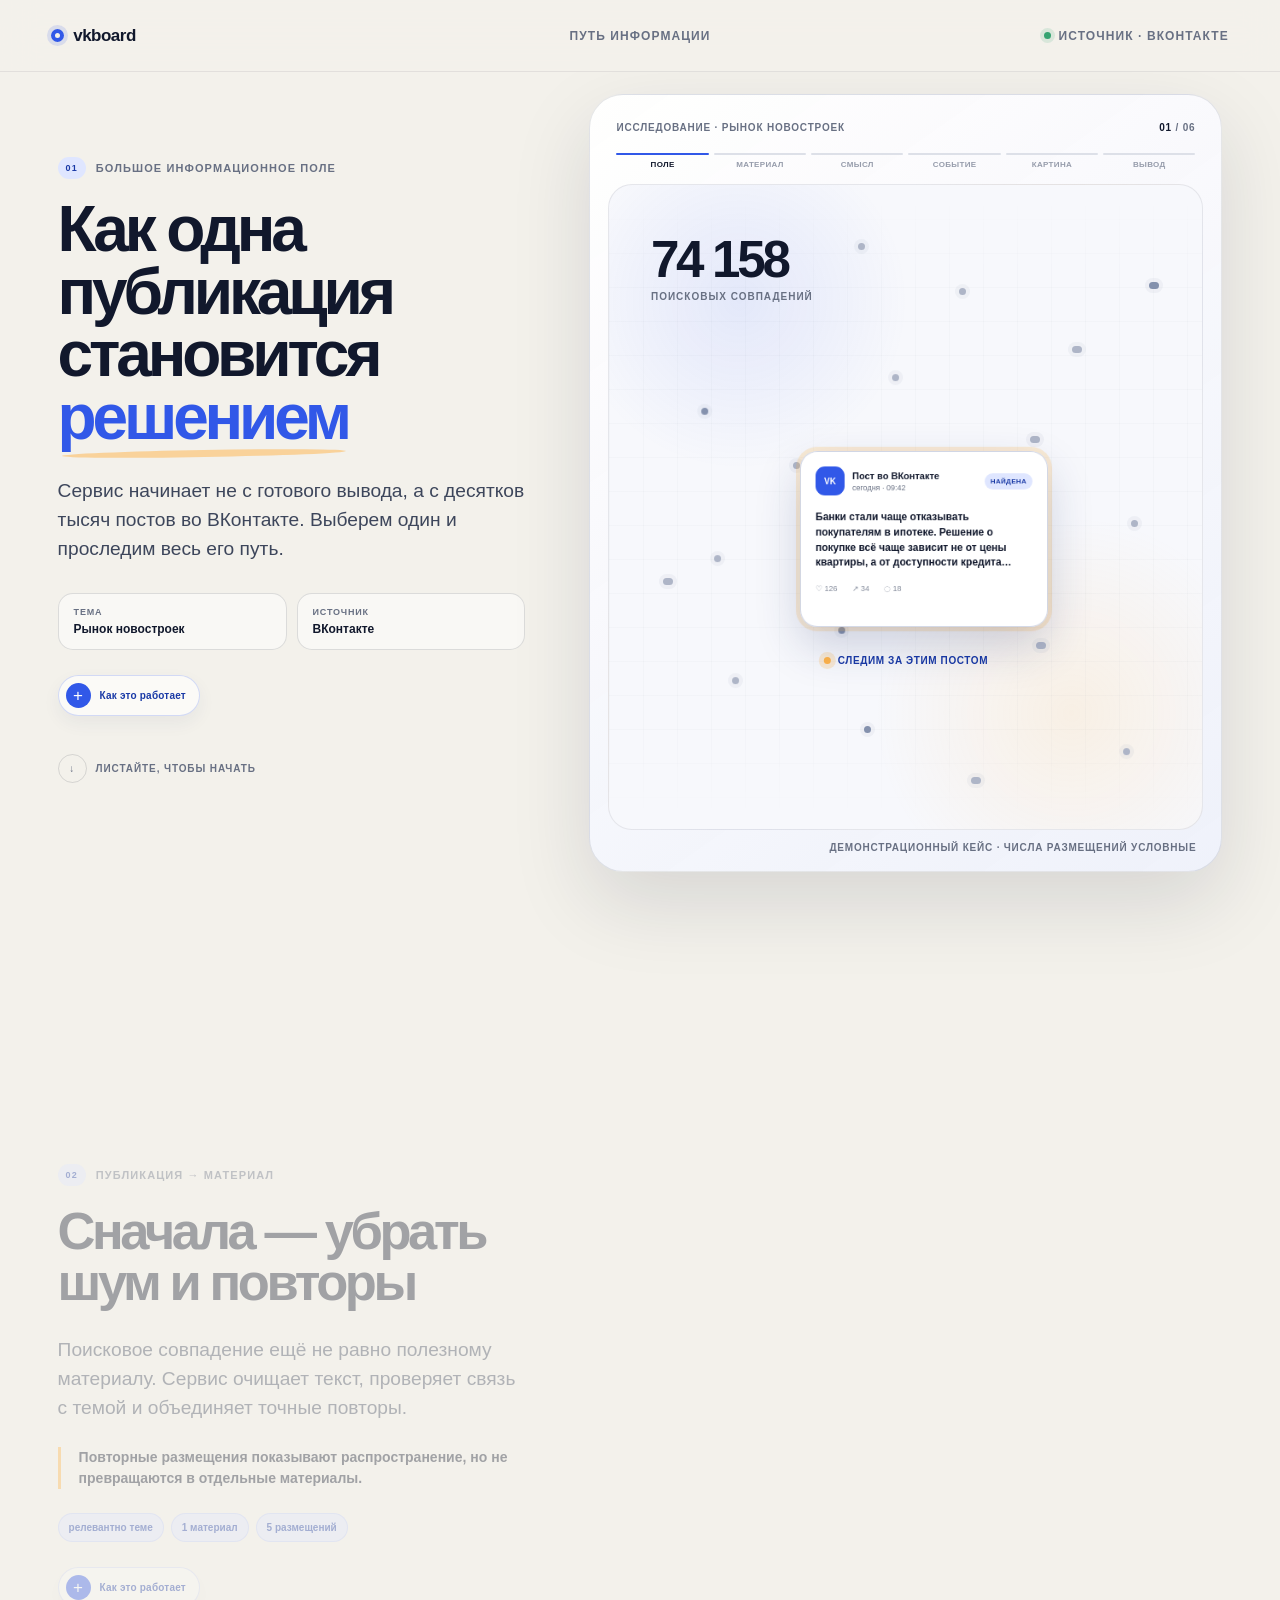
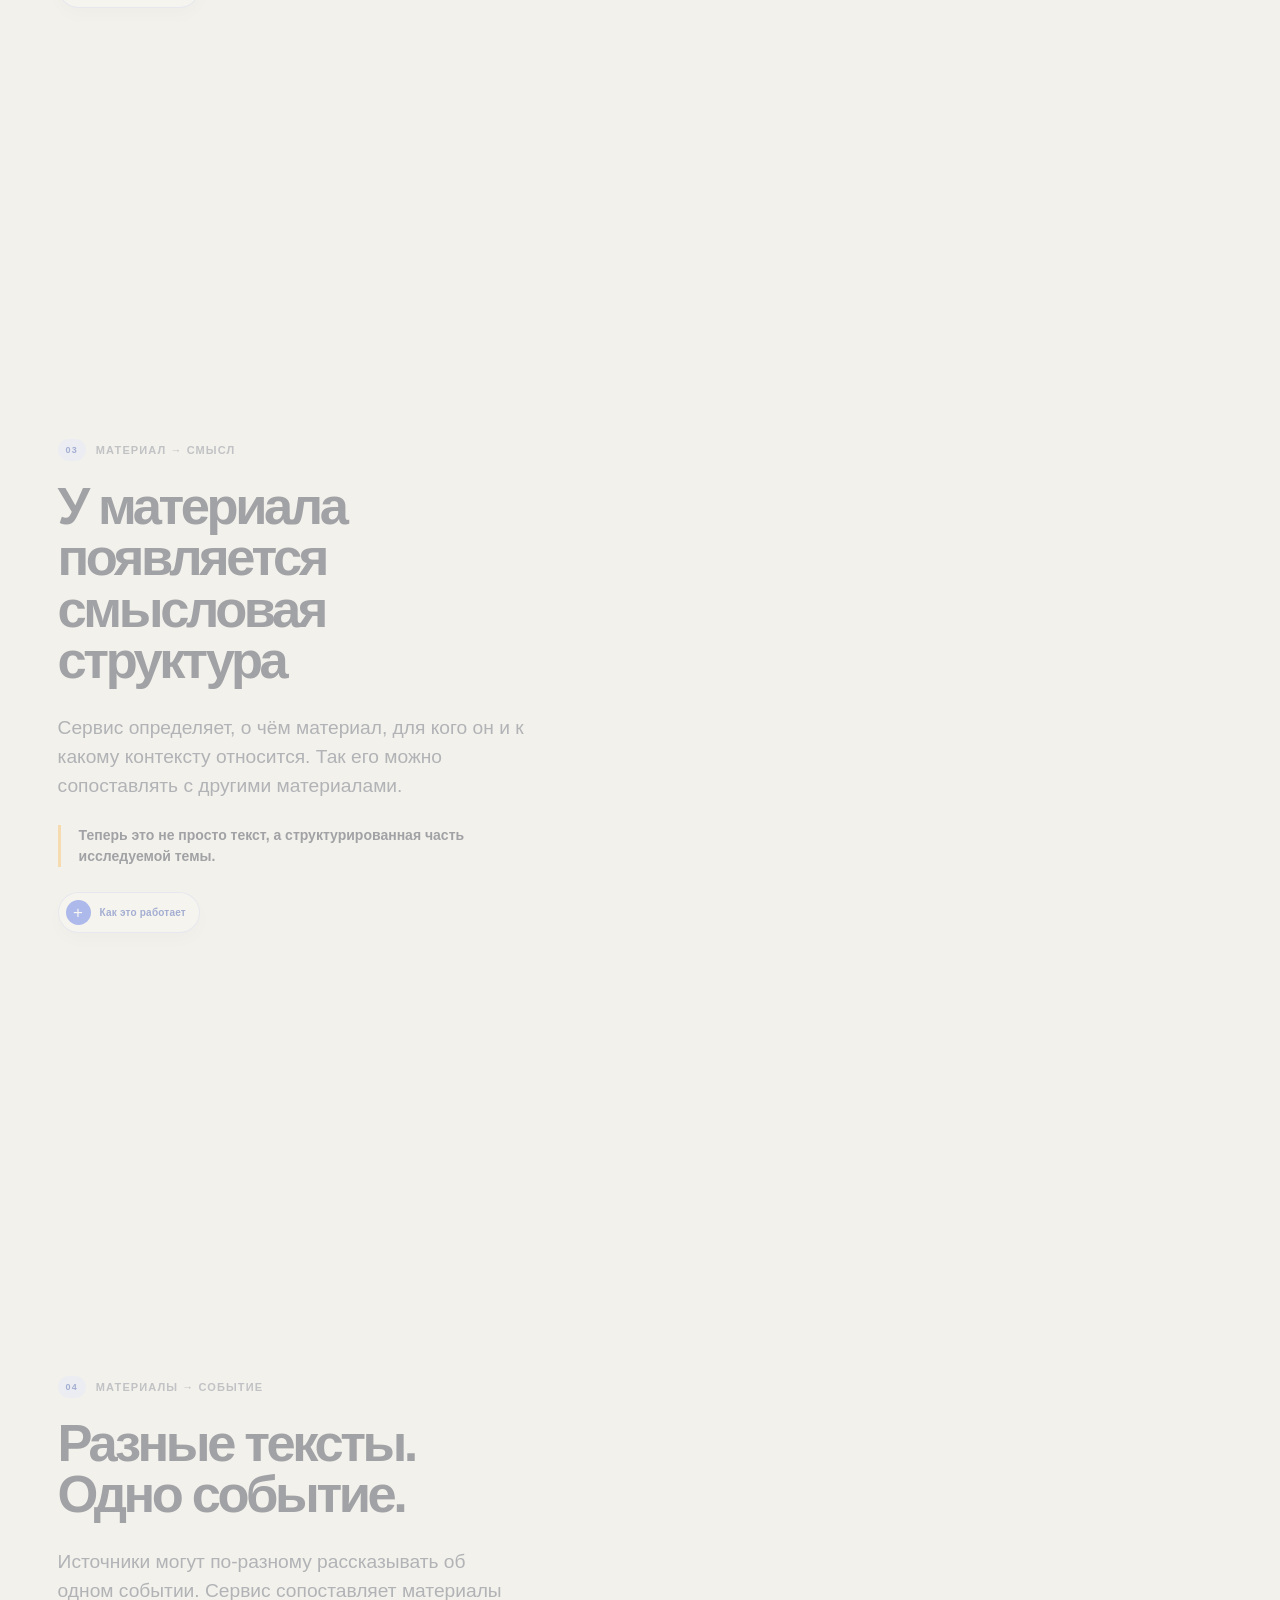
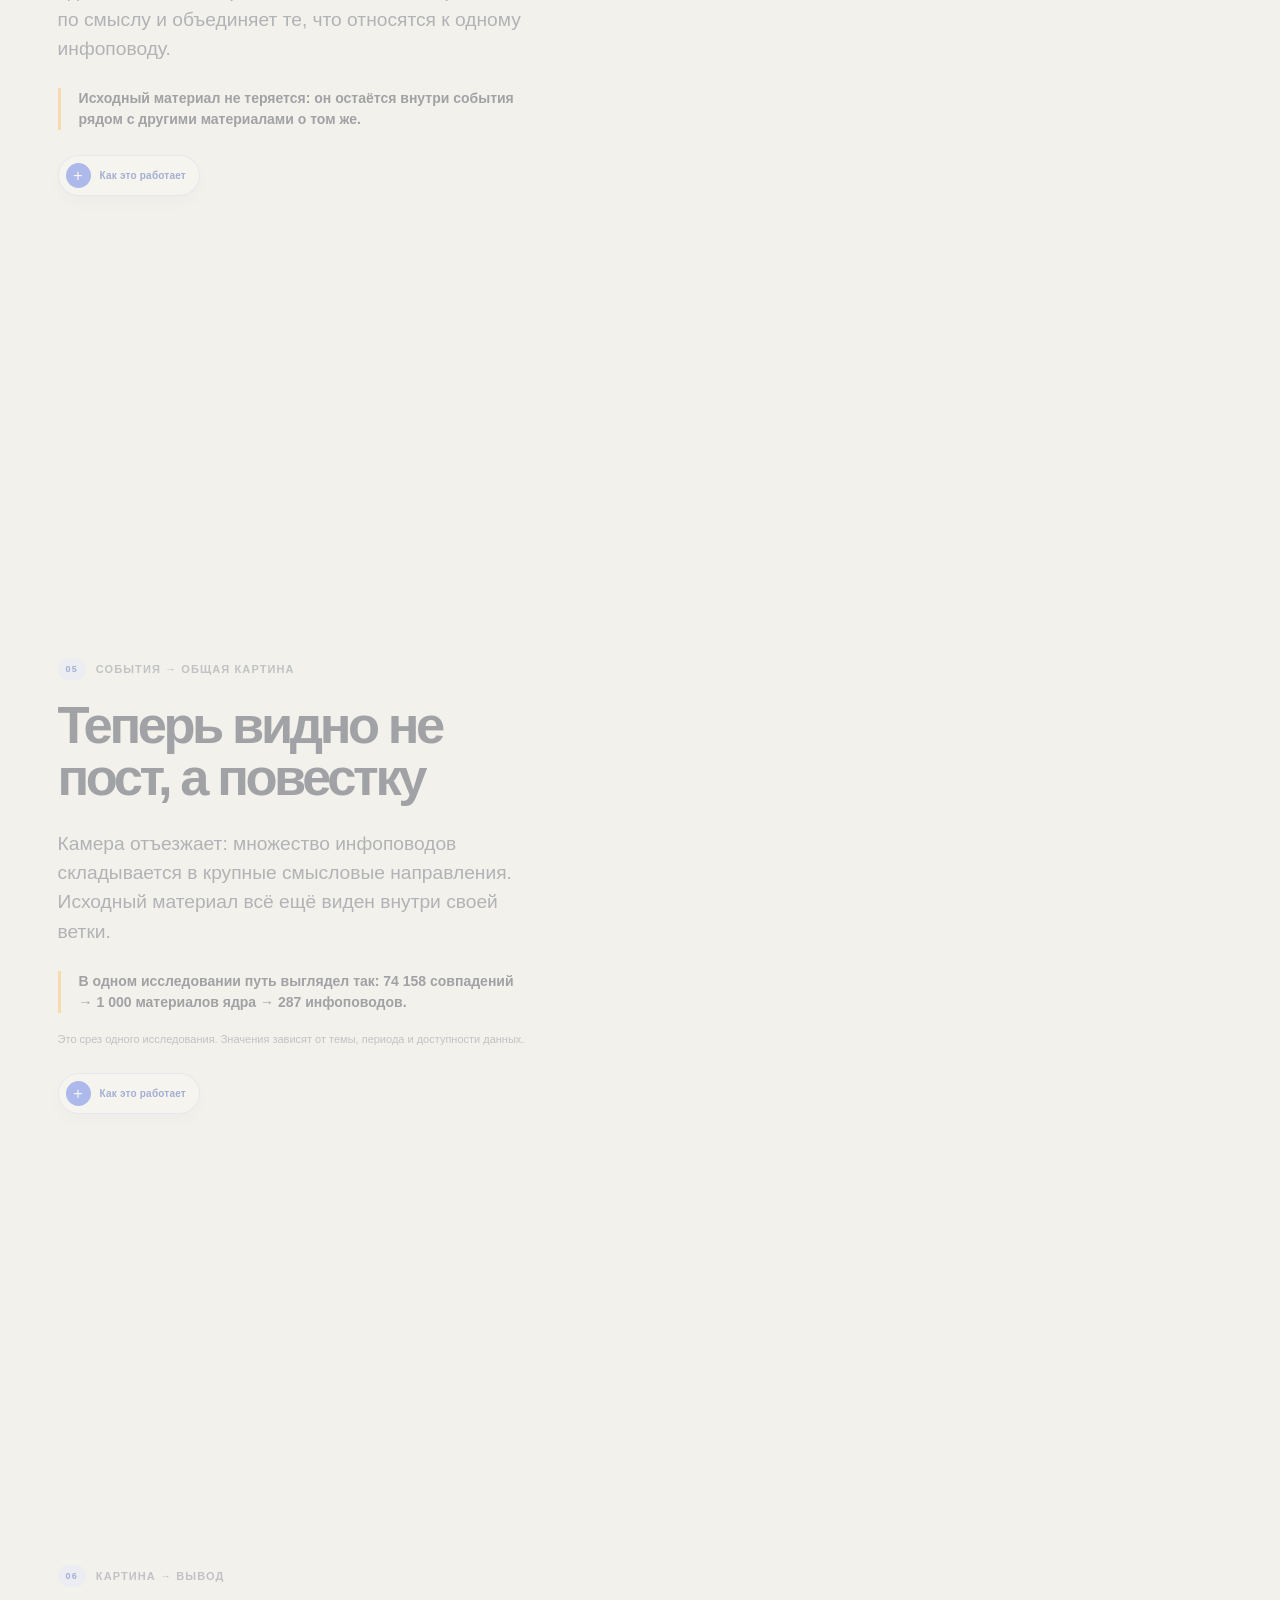
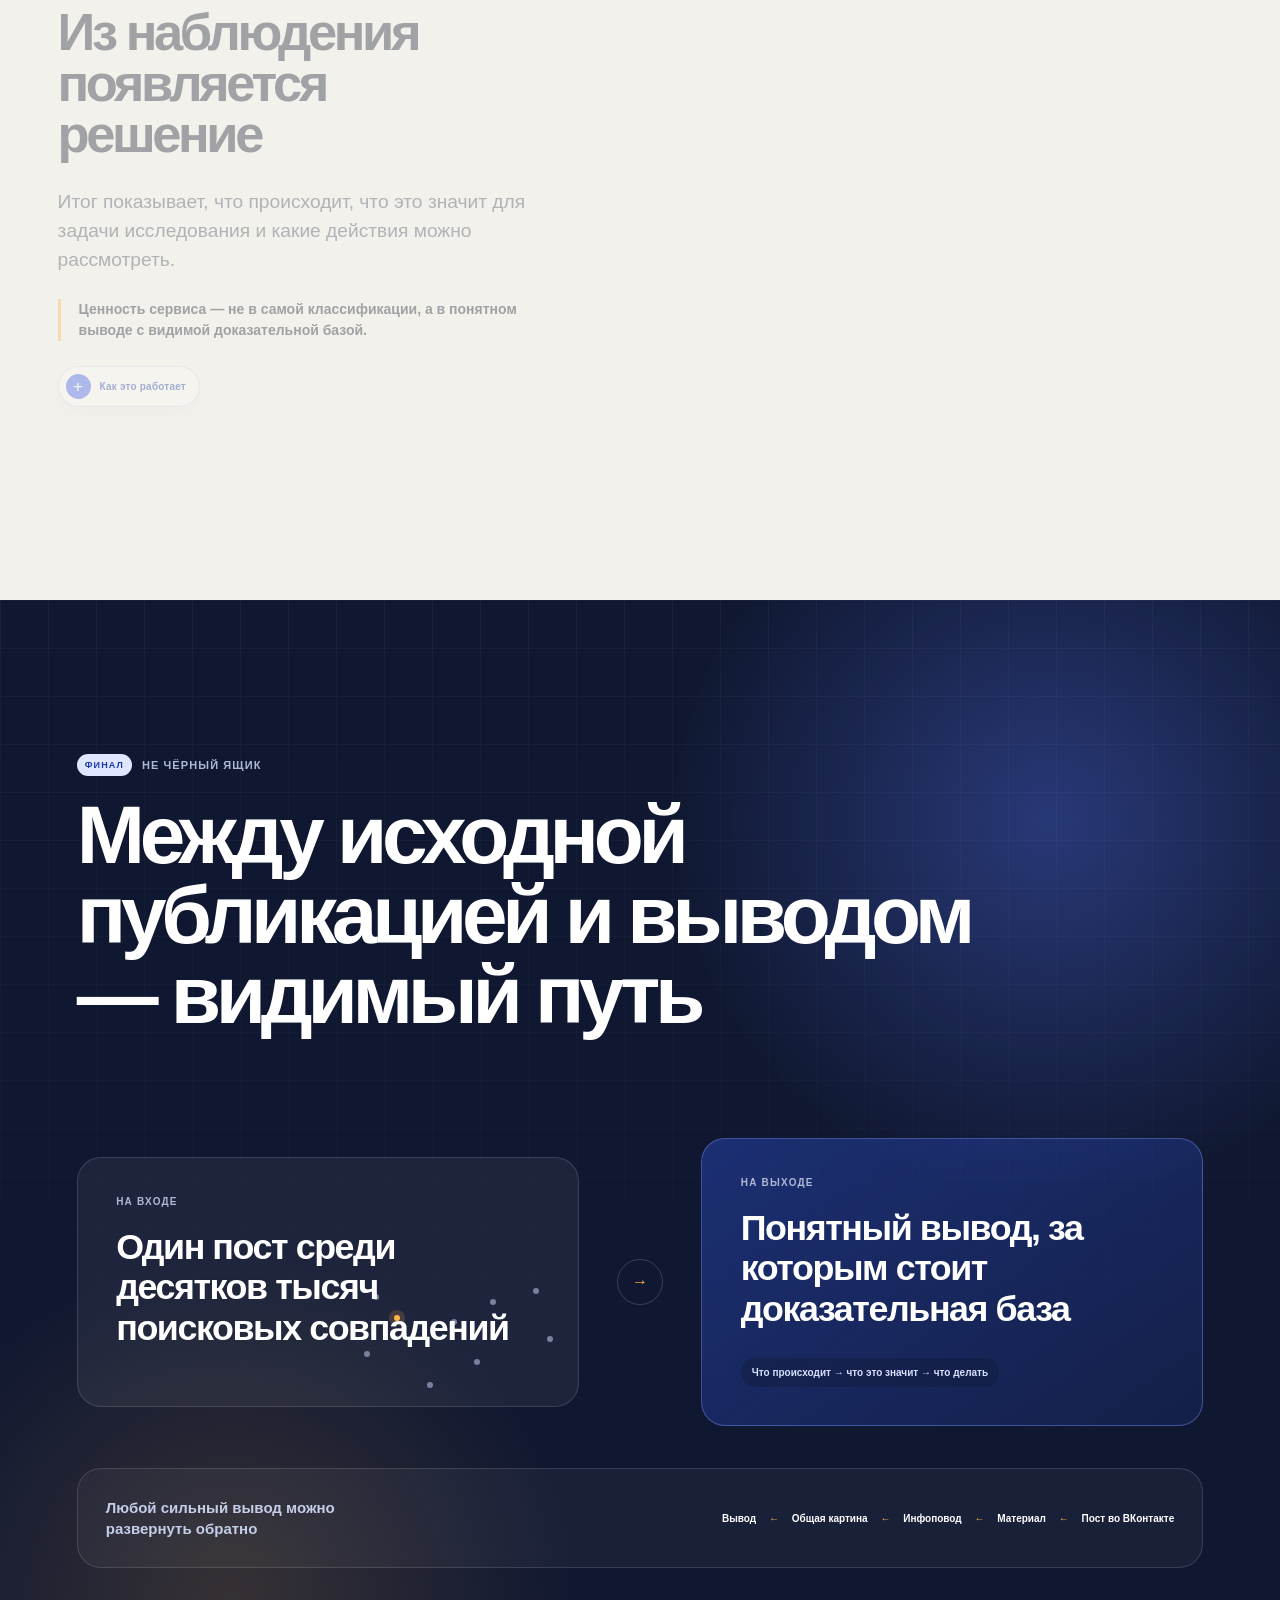
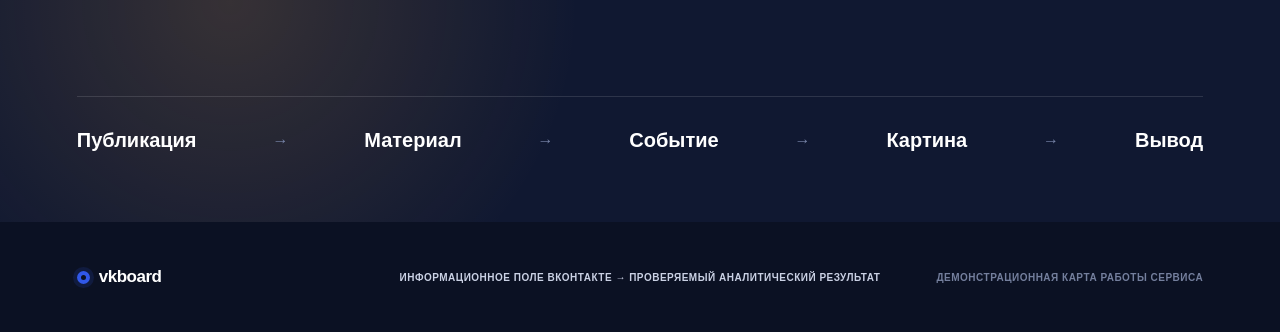
==== web/service-flow/index.html @ 87131373 "feat: add isolated service flow site" ====
<!doctype html>
<html lang="ru">
  <head>
    <meta charset="utf-8" />
    <meta name="viewport" content="width=device-width, initial-scale=1" />
    <meta
      http-equiv="Content-Security-Policy"
      content="default-src 'none'; base-uri 'none'; form-action 'none'; connect-src 'none'; img-src 'self' data:; font-src 'self'; script-src 'self'; style-src 'self'; object-src 'none'; frame-src 'none'; media-src 'none'; worker-src 'none'; manifest-src 'none'"
    />
    <meta name="referrer" content="no-referrer" />
    <meta
      name="description"
      content="Путь одного поста во ВКонтакте — от поискового совпадения до проверяемого аналитического вывода vkboard."
    />
    <meta name="theme-color" content="#f3f1eb" />
    <title>Как работает vkboard — путь одной публикации</title>
    <link rel="stylesheet" href="./styles.css" />
    <script src="./script.js" defer></script>
  </head>
  <body data-stage="0">
    <a class="skip-link" href="#journey">Перейти к истории</a>

    <header class="site-header">
      <a class="brand" href="#journey" aria-label="vkboard — к началу страницы">
        <span class="brand-mark" aria-hidden="true"></span>
        <span>vkboard</span>
      </a>
      <p class="header-note">Путь информации</p>
      <p class="header-source"><span aria-hidden="true"></span> Источник · ВКонтакте</p>
    </header>

    <main id="journey">
      <section class="scrolly" aria-label="Как публикация проходит через сервис">
        <aside class="visual-column" aria-hidden="true">
          <div class="visual-shell">
            <div class="visual-topline">
              <p class="visual-context">Исследование · рынок новостроек</p>
              <p class="visual-counter"><span id="stage-number">01</span> / 06</p>
            </div>

            <ol class="stage-progress">
              <li class="is-active"><span>Поле</span></li>
              <li><span>Материал</span></li>
              <li><span>Смысл</span></li>
              <li><span>Событие</span></li>
              <li><span>Картина</span></li>
              <li><span>Вывод</span></li>
            </ol>

            <div class="scene">
              <div class="scene-grid"></div>

              <div class="layer field-layer">
                <div class="field-label">
                  <span>74 158</span>
                  <small>поисковых совпадений</small>
                </div>
                <div class="signal signal-01"></div>
                <div class="signal signal-02"></div>
                <div class="signal signal-03"></div>
                <div class="signal signal-04"></div>
                <div class="signal signal-05"></div>
                <div class="signal signal-06"></div>
                <div class="signal signal-07"></div>
                <div class="signal signal-08"></div>
                <div class="signal signal-09"></div>
                <div class="signal signal-10"></div>
                <div class="signal signal-11"></div>
                <div class="signal signal-12"></div>
                <div class="signal signal-13"></div>
                <div class="signal signal-14"></div>
                <div class="signal signal-15"></div>
                <div class="signal signal-16"></div>
                <div class="signal signal-17"></div>
                <div class="signal signal-18"></div>
                <p class="tracking-label"><span></span> Следим за этим постом</p>
              </div>

              <div class="layer duplicates-layer">
                <article class="placement placement-a">
                  <span class="mini-avatar"></span><i></i><i></i><i></i>
                </article>
                <article class="placement placement-b">
                  <span class="mini-avatar"></span><i></i><i></i><i></i>
                </article>
                <article class="placement placement-c">
                  <span class="mini-avatar"></span><i></i><i></i><i></i>
                </article>
                <article class="placement placement-d">
                  <span class="mini-avatar"></span><i></i><i></i><i></i>
                </article>
                <div class="merge-bracket"></div>
                <p class="merge-label">один материал · несколько размещений</p>
                <div class="material-stats">
                  <p><strong>1</strong><span>материал</span></p>
                  <p><strong>5</strong><span>размещений</span></p>
                  <p><strong>4</strong><span>источника</span></p>
                </div>
              </div>

              <div class="layer traits-layer">
                <p class="trait-label">Структура материала</p>
                <span class="trait trait-a">Доступность покупки</span>
                <span class="trait trait-b">Ипотека</span>
                <span class="trait trait-c">Покупатели жилья</span>
                <span class="trait trait-d">Москва</span>
                <span class="trait trait-e">Анализ рынка</span>
                <div class="trait-line line-a"></div>
                <div class="trait-line line-b"></div>
                <div class="trait-line line-c"></div>
                <div class="trait-line line-d"></div>
              </div>

              <div class="layer event-layer">
                <div class="event-orbit orbit-one"></div>
                <div class="event-orbit orbit-two"></div>
                <article class="material-node node-a">
                  <span>Медиа</span>
                  <strong>Спрос на ипотеку охлаждается</strong>
                </article>
                <article class="material-node node-b">
                  <span>Эксперт</span>
                  <strong>Одобрение кредита стало сложнее</strong>
                </article>
                <article class="material-node node-c">
                  <span>Сообщество</span>
                  <strong>Покупатели обсуждают отказы банков</strong>
                </article>
                <div class="event-card">
                  <p>Инфоповод</p>
                  <h3>Банки стали чаще отказывать покупателям в ипотеке</h3>
                  <div>
                    <span><strong>8</strong> материалов</span>
                    <span><strong>17</strong> размещений</span>
                    <span><strong>11</strong> источников</span>
                  </div>
                </div>
              </div>

              <div class="layer map-layer">
                <p class="map-label">3 смысловых направления</p>
                <p class="map-hint"><span></span> Каждый узел — инфоповод</p>
                <div class="direction direction-trust">
                  <span class="direction-name">Доверие</span>
                  <i></i><i></i><i></i><i></i><i></i>
                </div>
                <div class="direction direction-access">
                  <span class="direction-name">Доступность покупки</span>
                  <i></i><i></i><i class="tracked-node"></i><i></i><i></i><i></i>
                </div>
                <div class="direction direction-future">
                  <span class="direction-name">Будущая среда</span>
                  <i></i><i></i><i></i><i></i>
                </div>
                <div class="research-scale">
                  <p><strong>74 158</strong><span>совпадений</span></p>
                  <b>→</b>
                  <p><strong>1 000</strong><span>материалов ядра</span></p>
                  <b>→</b>
                  <p><strong>287</strong><span>инфоповодов</span></p>
                </div>
              </div>

              <div class="layer insight-layer">
                <p class="insight-kicker">Вывод по исследованию</p>
                <div class="insight-flow">
                  <article>
                    <span>01 · Что происходит</span>
                    <p>Покупатели обсуждают не только цену квартиры, но и то, насколько покупка в целом доступна.</p>
                  </article>
                  <i>↓</i>
                  <article>
                    <span>02 · Что это значит</span>
                    <p>Цена квадратного метра не отвечает на главный вопрос покупателя.</p>
                  </article>
                  <i>↓</i>
                  <article class="insight-action">
                    <span>03 · Что с этим делать</span>
                    <p>Показывать полный сценарий покупки: первоначальный взнос, ежемесячный платёж и варианты для разных бюджетов.</p>
                  </article>
                </div>
                <div class="evidence-link">
                  <span class="evidence-pulse"></span>
                  <p><strong>Доказательная база</strong> · ссылка на исходный пост сохранена</p>
                </div>
              </div>

              <article class="tracked-card">
                <div class="tracked-proof">
                  <span>VK</span>
                  <p><strong>Исходный пост</strong><small>ссылка сохранена</small></p>
                </div>
                <div class="tracked-map">
                  <span></span>
                  <p><strong>Наш материал</strong><small>в этом направлении</small></p>
                </div>
                <div class="tracked-head">
                  <span class="source-avatar">VK</span>
                  <p><strong>Пост во ВКонтакте</strong><small>сегодня · 09:42</small></p>
                  <span class="tracked-status">Найдена</span>
                </div>
                <p class="tracked-title">
                  Банки стали чаще отказывать покупателям в ипотеке. Решение о покупке
                  всё чаще зависит не от цены квартиры, а от доступности кредита…
                </p>
                <div class="tracked-lines"><i></i><i></i><i></i></div>
                <div class="tracked-footer">
                  <span>♡ 126</span><span>↗ 34</span><span>◌ 18</span>
                </div>
                <div class="material-badges">
                  <span>Релевантно теме</span>
                  <span>Уникальный материал</span>
                </div>
              </article>
            </div>

            <p class="visual-footnote">Демонстрационный кейс · числа размещений условные</p>
          </div>
        </aside>

        <div class="steps">
          <article class="step step-intro is-active" data-stage="0">
            <div class="step-card">
              <p class="eyebrow"><span>01</span> Большое информационное поле</p>
              <h1>Как одна публикация становится <em>решением</em></h1>
              <p class="lead">
                Сервис начинает не с готового вывода, а с десятков тысяч постов во
                ВКонтакте. Выберем один и проследим весь его путь.
              </p>
              <dl class="case-meta">
                <div><dt>Тема</dt><dd>Рынок новостроек</dd></div>
                <div><dt>Источник</dt><dd>ВКонтакте</dd></div>
              </dl>
              <button
                class="details-trigger"
                type="button"
                data-details="0"
                aria-haspopup="dialog"
                aria-controls="stage-details"
              >
                <span aria-hidden="true">+</span> Как это работает
              </button>
              <p class="scroll-cue"><span aria-hidden="true">↓</span> Листайте, чтобы начать</p>
            </div>
          </article>

          <article class="step" data-stage="1">
            <div class="step-card">
              <p class="eyebrow"><span>02</span> Публикация → материал</p>
              <h2>Сначала — убрать шум и повторы</h2>
              <p>
                Поисковое совпадение ещё не равно полезному материалу. Сервис очищает
                текст, проверяет связь с темой и объединяет точные повторы.
              </p>
              <p class="key-thought">
                Повторные размещения показывают распространение, но не превращаются в
                отдельные материалы.
              </p>
              <ul class="step-tags" aria-label="Свойства материала">
                <li>релевантно теме</li>
                <li>1 материал</li>
                <li>5 размещений</li>
              </ul>
              <button
                class="details-trigger"
                type="button"
                data-details="1"
                aria-haspopup="dialog"
                aria-controls="stage-details"
              >
                <span aria-hidden="true">+</span> Как это работает
              </button>
            </div>
          </article>

          <article class="step" data-stage="2">
            <div class="step-card">
              <p class="eyebrow"><span>03</span> Материал → смысл</p>
              <h2>У материала появляется смысловая структура</h2>
              <p>
                Сервис определяет, о чём материал, для кого он и к какому контексту
                относится. Так его можно сопоставлять с другими материалами.
              </p>
              <p class="key-thought">
                Теперь это не просто текст, а структурированная часть исследуемой темы.
              </p>
              <button
                class="details-trigger"
                type="button"
                data-details="2"
                aria-haspopup="dialog"
                aria-controls="stage-details"
              >
                <span aria-hidden="true">+</span> Как это работает
              </button>
            </div>
          </article>

          <article class="step" data-stage="3">
            <div class="step-card">
              <p class="eyebrow"><span>04</span> Материалы → событие</p>
              <h2>Разные тексты. Одно событие.</h2>
              <p>
                Источники могут по-разному рассказывать об одном событии. Сервис
                сопоставляет материалы по смыслу и объединяет те, что относятся к одному
                инфоповоду.
              </p>
              <p class="key-thought">
                Исходный материал не теряется: он остаётся внутри события рядом с другими
                материалами о том же.
              </p>
              <button
                class="details-trigger"
                type="button"
                data-details="3"
                aria-haspopup="dialog"
                aria-controls="stage-details"
              >
                <span aria-hidden="true">+</span> Как это работает
              </button>
            </div>
          </article>

          <article class="step" data-stage="4">
            <div class="step-card">
              <p class="eyebrow"><span>05</span> События → общая картина</p>
              <h2>Теперь видно не пост, а повестку</h2>
              <p>
                Камера отъезжает: множество инфоповодов складывается в крупные смысловые
                направления. Исходный материал всё ещё виден внутри своей ветки.
              </p>
              <p class="key-thought">
                В одном исследовании путь выглядел так: 74 158 совпадений → 1 000
                материалов ядра → 287 инфоповодов.
              </p>
              <p class="case-note">
                Это срез одного исследования. Значения зависят от темы, периода и
                доступности данных.
              </p>
              <button
                class="details-trigger"
                type="button"
                data-details="4"
                aria-haspopup="dialog"
                aria-controls="stage-details"
              >
                <span aria-hidden="true">+</span> Как это работает
              </button>
            </div>
          </article>

          <article class="step" data-stage="5">
            <div class="step-card">
              <p class="eyebrow"><span>06</span> Картина → вывод</p>
              <h2>Из наблюдения появляется решение</h2>
              <p>
                Итог показывает, что происходит, что это значит для задачи исследования
                и какие действия можно рассмотреть.
              </p>
              <p class="key-thought">
                Ценность сервиса — не в самой классификации, а в понятном выводе с видимой
                доказательной базой.
              </p>
              <button
                class="details-trigger"
                type="button"
                data-details="5"
                aria-haspopup="dialog"
                aria-controls="stage-details"
              >
                <span aria-hidden="true">+</span> Как это работает
              </button>
            </div>
          </article>
        </div>
      </section>

      <dialog
        class="details-dialog"
        id="stage-details"
        aria-labelledby="details-title"
        aria-describedby="details-lead"
      >
        <div class="details-dialog-inner">
          <div class="details-dialog-head">
            <p id="details-eyebrow">Технология этапа</p>
            <button class="details-close" type="button" aria-label="Закрыть окно">
              <span aria-hidden="true">×</span>
            </button>
          </div>

          <h2 id="details-title"></h2>
          <p class="details-lead" id="details-lead"></p>

          <div class="details-transform" aria-label="Преобразование информации">
            <div>
              <span>На входе</span>
              <strong id="details-input"></strong>
            </div>
            <b aria-hidden="true">→</b>
            <div>
              <span>На выходе</span>
              <strong id="details-output"></strong>
            </div>
          </div>

          <ul class="details-points" id="details-points"></ul>
          <p class="details-note" id="details-note"></p>
        </div>
      </dialog>

      <section class="closing" aria-labelledby="closing-title">
        <div class="closing-heading">
          <p class="eyebrow"><span>Финал</span> Не чёрный ящик</p>
          <h2 id="closing-title">Между исходной публикацией и выводом — видимый путь</h2>
        </div>

        <div class="before-after">
          <article class="before-card">
            <p>На входе</p>
            <strong>Один пост среди десятков тысяч поисковых совпадений</strong>
            <div class="before-field" aria-hidden="true">
              <i></i><i></i><i></i><i></i><i></i><i></i><i></i><i></i><i></i>
            </div>
          </article>
          <div class="journey-arrow" aria-hidden="true">→</div>
          <article class="after-card">
            <p>На выходе</p>
            <strong>Понятный вывод, за которым стоит доказательная база</strong>
            <span>Что происходит → что это значит → что делать</span>
          </article>
        </div>

        <div class="traceback">
          <p>Любой сильный вывод можно развернуть обратно</p>
          <ol>
            <li>Вывод</li>
            <li>Общая картина</li>
            <li>Инфоповод</li>
            <li>Материал</li>
            <li>Пост во ВКонтакте</li>
          </ol>
        </div>

        <div class="closing-statement">
          <p>Публикация</p><span>→</span><p>Материал</p><span>→</span><p>Событие</p><span>→</span><p>Картина</p><span>→</span><p>Вывод</p>
        </div>
      </section>
    </main>

    <footer>
      <a class="brand" href="#journey">
        <span class="brand-mark" aria-hidden="true"></span><span>vkboard</span>
      </a>
      <p>Информационное поле ВКонтакте → проверяемый аналитический результат</p>
      <p class="footer-note">Демонстрационная карта работы сервиса</p>
    </footer>
  </body>
</html>
---- web/service-flow/styles.css ----
:root {
  color-scheme: light;
  --paper: #f3f1eb;
  --paper-bright: #faf9f5;
  --ink: #11182c;
  --muted: #687083;
  --line: rgba(17, 24, 44, 0.13);
  --blue: #3158e8;
  --blue-dark: #1939a6;
  --blue-soft: #dfe6ff;
  --amber: #ffb44a;
  --amber-soft: #fff0ce;
  --mint: #c6f0dd;
  --shadow: 0 30px 80px rgba(23, 31, 55, 0.13);
  --radius-xl: 34px;
  --radius-lg: 24px;
  --radius-md: 16px;
  font-family:
    Inter, ui-sans-serif, -apple-system, BlinkMacSystemFont, "Segoe UI",
    sans-serif;
  font-synthesis: none;
}

* {
  box-sizing: border-box;
}

html {
  scroll-behavior: smooth;
}

body {
  margin: 0;
  color: var(--ink);
  background: var(--paper);
  overflow-x: clip;
}

body.dialog-open {
  overflow: hidden;
}

a {
  color: inherit;
}

p,
h1,
h2,
h3,
dl,
dd {
  margin: 0;
}

.skip-link {
  position: fixed;
  z-index: 100;
  top: 10px;
  left: 10px;
  padding: 10px 14px;
  border-radius: 10px;
  color: white;
  background: var(--ink);
  transform: translateY(-150%);
}

.skip-link:focus {
  transform: translateY(0);
}

.site-header {
  position: fixed;
  z-index: 20;
  top: 0;
  left: 0;
  display: grid;
  grid-template-columns: 1fr auto 1fr;
  align-items: center;
  width: 100%;
  min-height: 72px;
  padding: 0 clamp(22px, 4vw, 68px);
  border-bottom: 1px solid rgba(17, 24, 44, 0.08);
  background: rgba(243, 241, 235, 0.84);
  backdrop-filter: blur(18px);
}

.brand {
  display: inline-flex;
  align-items: center;
  gap: 9px;
  width: max-content;
  font-size: 17px;
  font-weight: 760;
  letter-spacing: -0.03em;
  text-decoration: none;
}

.brand-mark {
  width: 13px;
  height: 13px;
  border: 4px solid var(--blue);
  border-radius: 50%;
  box-shadow: 0 0 0 4px rgba(49, 88, 232, 0.14);
}

.header-note,
.header-source {
  color: var(--muted);
  font-size: 12px;
  font-weight: 650;
  letter-spacing: 0.09em;
  text-transform: uppercase;
}

.header-source {
  justify-self: end;
  display: flex;
  align-items: center;
  gap: 8px;
}

.header-source span {
  width: 7px;
  height: 7px;
  border-radius: 50%;
  background: #35a371;
  box-shadow: 0 0 0 4px rgba(53, 163, 113, 0.14);
}

.scrolly {
  display: grid;
  grid-template-columns: minmax(360px, 0.85fr) minmax(560px, 1.15fr);
  grid-template-areas: "steps visual";
  gap: clamp(32px, 5vw, 88px);
  max-width: 1540px;
  min-height: 100vh;
  margin: 0 auto;
  padding: 0 clamp(28px, 4.5vw, 72px);
}

.visual-column {
  grid-area: visual;
  position: sticky;
  top: 0;
  align-self: start;
  height: 100vh;
  padding: 94px 0 28px;
}

.visual-shell {
  position: relative;
  display: flex;
  flex-direction: column;
  height: 100%;
  padding: 18px;
  border: 1px solid rgba(17, 24, 44, 0.1);
  border-radius: var(--radius-xl);
  background:
    linear-gradient(145deg, rgba(255, 255, 255, 0.92), rgba(238, 241, 251, 0.88)),
    var(--paper-bright);
  box-shadow: var(--shadow);
}

.visual-topline,
.stage-progress,
.visual-footnote {
  position: relative;
  z-index: 8;
}

.visual-topline {
  display: flex;
  align-items: center;
  justify-content: space-between;
  min-height: 28px;
  padding: 0 8px;
}

.visual-context,
.visual-counter,
.visual-footnote {
  color: var(--muted);
  font-size: 10px;
  font-weight: 700;
  letter-spacing: 0.08em;
  text-transform: uppercase;
}

.visual-counter span {
  color: var(--ink);
}

.stage-progress {
  display: grid;
  grid-template-columns: repeat(6, 1fr);
  gap: 5px;
  margin: 12px 8px 15px;
  padding: 0;
  list-style: none;
}

.stage-progress li {
  position: relative;
  padding-top: 7px;
  color: #969cab;
  font-size: 8px;
  font-weight: 700;
  letter-spacing: 0.04em;
  text-align: center;
  text-transform: uppercase;
}

.stage-progress li::before {
  position: absolute;
  top: 0;
  left: 0;
  width: 100%;
  height: 2px;
  border-radius: 2px;
  background: #dde0e8;
  content: "";
  transition: background-color 420ms ease;
}

.stage-progress li.is-active,
.stage-progress li.is-complete {
  color: var(--ink);
}

.stage-progress li.is-active::before,
.stage-progress li.is-complete::before {
  background: var(--blue);
}

.scene {
  position: relative;
  flex: 1;
  min-height: 0;
  overflow: hidden;
  border: 1px solid rgba(17, 24, 44, 0.08);
  border-radius: 24px;
  background:
    radial-gradient(circle at 22% 18%, rgba(49, 88, 232, 0.1), transparent 24%),
    radial-gradient(circle at 78% 82%, rgba(255, 180, 74, 0.13), transparent 28%),
    #f7f8fc;
  isolation: isolate;
}

.scene-grid {
  position: absolute;
  inset: 0;
  z-index: -1;
  opacity: 0.42;
  background-image:
    linear-gradient(rgba(25, 39, 75, 0.055) 1px, transparent 1px),
    linear-gradient(90deg, rgba(25, 39, 75, 0.055) 1px, transparent 1px);
  background-size: 34px 34px;
  mask-image: linear-gradient(to bottom, transparent, black 18%, black 82%, transparent);
}

.visual-footnote {
  padding: 12px 7px 0;
  text-align: right;
}

.layer {
  position: absolute;
  inset: 0;
  opacity: 0;
  pointer-events: none;
  transition: opacity 500ms ease;
}

body[data-stage="0"] .field-layer,
body[data-stage="1"] .duplicates-layer,
body[data-stage="2"] .traits-layer,
body[data-stage="3"] .event-layer,
body[data-stage="4"] .map-layer,
body[data-stage="5"] .insight-layer {
  opacity: 1;
}

.field-label {
  position: absolute;
  top: 7%;
  left: 7%;
  display: flex;
  flex-direction: column;
}

.field-label span {
  font-size: clamp(34px, 4vw, 64px);
  font-weight: 760;
  letter-spacing: -0.065em;
}

.field-label small {
  margin-top: 2px;
  color: var(--muted);
  font-size: 10px;
  font-weight: 700;
  letter-spacing: 0.1em;
  text-transform: uppercase;
}

.signal {
  position: absolute;
  width: 7px;
  height: 7px;
  border-radius: 50%;
  background: #aeb5c7;
  box-shadow: 0 0 0 4px rgba(174, 181, 199, 0.12);
  animation: signal-float 4s ease-in-out infinite alternate;
}

.signal:nth-of-type(3n) {
  width: 10px;
  border-radius: 4px;
  animation-delay: -1.5s;
}

.signal:nth-of-type(4n) {
  background: #8491ad;
  animation-delay: -2.7s;
}

.signal-01 { top: 16%; left: 59%; }
.signal-02 { top: 25%; left: 78%; }
.signal-03 { top: 34%; left: 15%; }
.signal-04 { top: 43%; left: 31%; }
.signal-05 { top: 61%; left: 9%; }
.signal-06 { top: 77%; left: 21%; }
.signal-07 { top: 84%; left: 43%; }
.signal-08 { top: 71%; left: 72%; }
.signal-09 { top: 88%; left: 87%; }
.signal-10 { top: 52%; left: 88%; }
.signal-11 { top: 15%; left: 91%; }
.signal-12 { top: 30%; left: 48%; }
.signal-13 { top: 51%; left: 59%; }
.signal-14 { top: 92%; left: 61%; }
.signal-15 { top: 68%; left: 38%; }
.signal-16 { top: 9%; left: 42%; }
.signal-17 { top: 39%; left: 71%; }
.signal-18 { top: 58%; left: 18%; }

.tracking-label {
  position: absolute;
  top: 73%;
  left: 50%;
  display: flex;
  align-items: center;
  gap: 7px;
  color: var(--blue-dark);
  font-size: 10px;
  font-weight: 750;
  letter-spacing: 0.06em;
  transform: translateX(-50%);
  text-transform: uppercase;
  white-space: nowrap;
}

.tracking-label span {
  width: 7px;
  height: 7px;
  border-radius: 50%;
  background: var(--amber);
  box-shadow: 0 0 0 5px rgba(255, 180, 74, 0.22);
}

@keyframes signal-float {
  from { transform: translate3d(-2px, -4px, 0); }
  to { transform: translate3d(4px, 5px, 0); }
}

.tracked-card {
  position: absolute;
  z-index: 6;
  top: 50%;
  left: 50%;
  width: 290px;
  height: 206px;
  padding: 17px;
  overflow: hidden;
  border: 1px solid rgba(29, 50, 126, 0.2);
  border-radius: 20px;
  background: rgba(255, 255, 255, 0.96);
  box-shadow:
    0 22px 54px rgba(31, 47, 101, 0.2),
    0 0 0 5px rgba(255, 180, 74, 0.22);
  transform: translate(-50%, -50%);
  transform-origin: center;
  transition:
    top 700ms cubic-bezier(0.2, 0.8, 0.2, 1),
    left 700ms cubic-bezier(0.2, 0.8, 0.2, 1),
    width 700ms cubic-bezier(0.2, 0.8, 0.2, 1),
    height 700ms cubic-bezier(0.2, 0.8, 0.2, 1),
    border-radius 700ms cubic-bezier(0.2, 0.8, 0.2, 1),
    opacity 450ms ease,
    transform 700ms cubic-bezier(0.2, 0.8, 0.2, 1);
}

body[data-stage="0"] .tracked-card {
  top: 55%;
  left: 53%;
  transform: translate(-50%, -50%) scale(0.86);
}

body[data-stage="1"] .tracked-card,
body[data-stage="2"] .tracked-card {
  top: 47%;
  height: 234px;
  transform: translate(-50%, -50%) scale(1.05);
}

body[data-stage="3"] .tracked-card {
  top: 42%;
  left: 50%;
  width: 235px;
  height: 165px;
  transform: translate(-50%, -50%) scale(0.54);
}

body[data-stage="4"] .tracked-card {
  top: 32%;
  left: 77%;
  width: 142px;
  height: 48px;
  padding: 7px 10px;
  border-color: rgba(232, 151, 33, 0.32);
  border-radius: 14px;
  background: rgba(255, 255, 255, 0.97);
  box-shadow:
    0 0 0 5px rgba(255, 180, 74, 0.18),
    0 12px 28px rgba(78, 58, 18, 0.18);
}

body[data-stage="5"] .tracked-card {
  top: 93%;
  left: 82.5%;
  width: 156px;
  height: 46px;
  padding: 6px 8px;
  border-radius: 12px;
  opacity: 1;
  box-shadow: 0 10px 30px rgba(31, 47, 101, 0.16);
  transform: translate(-50%, -50%);
}

body[data-stage="4"] .tracked-card > :not(.tracked-map),
body[data-stage="5"] .tracked-card > :not(.tracked-proof) {
  opacity: 0;
}

body[data-stage="4"] .tracked-card > :not(.tracked-map),
body[data-stage="5"] .tracked-card > :not(.tracked-proof) {
  display: none;
}

.tracked-proof,
.tracked-map {
  display: none;
  align-items: center;
  gap: 8px;
  height: 100%;
}

body[data-stage="4"] .tracked-map,
body[data-stage="5"] .tracked-proof {
  display: flex;
}

.tracked-map > span {
  flex: 0 0 auto;
  width: 15px;
  height: 15px;
  border: 3px solid white;
  border-radius: 50%;
  background: #e89721;
  box-shadow:
    0 0 0 4px rgba(255, 180, 74, 0.2),
    0 4px 9px rgba(78, 58, 18, 0.16);
}

.tracked-map p {
  display: flex;
  min-width: 0;
  flex-direction: column;
  gap: 2px;
}

.tracked-map strong {
  color: #5e420d;
  font-size: 9px;
  line-height: 1.1;
  white-space: nowrap;
}

.tracked-map small {
  color: var(--muted);
  font-size: 7px;
  white-space: nowrap;
}

.tracked-proof > span {
  display: grid;
  flex: 0 0 auto;
  place-items: center;
  width: 31px;
  height: 31px;
  border-radius: 9px;
  color: white;
  background: var(--blue);
  font-size: 9px;
  font-weight: 800;
}

.tracked-proof p {
  display: flex;
  min-width: 0;
  flex-direction: column;
  gap: 2px;
}

.tracked-proof strong {
  font-size: 9px;
  line-height: 1.1;
  white-space: nowrap;
}

.tracked-proof small {
  color: var(--muted);
  font-size: 7px;
  white-space: nowrap;
}

.tracked-head {
  display: grid;
  grid-template-columns: auto 1fr auto;
  align-items: center;
  gap: 9px;
  transition: opacity 300ms ease;
}

.source-avatar {
  display: grid;
  place-items: center;
  width: 34px;
  height: 34px;
  border-radius: 11px;
  color: white;
  background: var(--blue);
  font-size: 10px;
  font-weight: 800;
}

.tracked-head p {
  display: flex;
  flex-direction: column;
  gap: 3px;
  min-width: 0;
}

.tracked-head strong {
  font-size: 11px;
}

.tracked-head small {
  color: var(--muted);
  font-size: 9px;
}

.tracked-status {
  padding: 5px 7px;
  border-radius: 999px;
  color: var(--blue-dark);
  background: var(--blue-soft);
  font-size: 8px;
  font-style: normal;
  font-weight: 800;
  letter-spacing: 0.04em;
  text-transform: uppercase;
}

body[data-stage="1"] .tracked-status,
body[data-stage="2"] .tracked-status,
body[data-stage="3"] .tracked-status {
  color: #216647;
  background: var(--mint);
}

body[data-stage="1"] .tracked-status::before,
body[data-stage="2"] .tracked-status::before,
body[data-stage="3"] .tracked-status::before {
  content: "✓ ";
}

body[data-stage="1"] .tracked-status {
  font-size: 0;
}

body[data-stage="1"] .tracked-status::after {
  font-size: 8px;
  content: "релевантно";
}

.tracked-title {
  margin-top: 17px;
  font-size: 12px;
  font-weight: 650;
  line-height: 1.48;
  transition: opacity 300ms ease;
}

.tracked-lines {
  display: none;
  gap: 5px;
  margin-top: 14px;
}

.tracked-lines i {
  display: block;
  height: 5px;
  border-radius: 4px;
  background: #e5e7ed;
}

.tracked-lines i:nth-child(2) { width: 84%; }
.tracked-lines i:nth-child(3) { width: 62%; }

.tracked-footer {
  display: flex;
  gap: 17px;
  margin-top: 16px;
  color: #848b9b;
  font-size: 9px;
  transition: opacity 300ms ease;
}

.material-badges {
  display: flex;
  gap: 6px;
  max-height: 0;
  margin-top: 0;
  overflow: hidden;
  opacity: 0;
  transition: all 500ms ease 150ms;
}

.material-badges span {
  padding: 5px 7px;
  border-radius: 999px;
  color: var(--blue-dark);
  background: var(--blue-soft);
  font-size: 8px;
  font-weight: 750;
}

body[data-stage="1"] .material-badges,
body[data-stage="2"] .material-badges {
  max-height: 32px;
  margin-top: 11px;
  opacity: 1;
}

.placement {
  position: absolute;
  width: 148px;
  height: 90px;
  padding: 12px;
  border: 1px solid rgba(30, 43, 77, 0.12);
  border-radius: 14px;
  background: rgba(255, 255, 255, 0.75);
  box-shadow: 0 12px 24px rgba(34, 46, 82, 0.08);
  transition: transform 500ms ease;
}

.placement-a { top: 10%; left: 7%; transform: rotate(-6deg); }
.placement-b { top: 8%; right: 8%; transform: rotate(5deg); }
.placement-c { bottom: 18%; left: 6%; transform: rotate(4deg); }
.placement-d { right: 5%; bottom: 19%; transform: rotate(-5deg); }

.mini-avatar {
  display: block;
  width: 19px;
  height: 19px;
  margin-bottom: 9px;
  border-radius: 6px;
  background: #bdc4d3;
}

.placement i {
  display: block;
  width: 100%;
  height: 4px;
  margin: 5px 0;
  border-radius: 4px;
  background: #dfe2e9;
}

.placement i:last-child { width: 62%; }

.merge-bracket {
  position: absolute;
  top: 27%;
  left: 50%;
  width: 52%;
  height: 45%;
  border: 1px dashed rgba(49, 88, 232, 0.32);
  border-radius: 50%;
  transform: translateX(-50%);
}

.merge-label {
  position: absolute;
  top: 23%;
  left: 50%;
  color: var(--blue);
  font-size: 9px;
  font-weight: 800;
  letter-spacing: 0.08em;
  transform: translateX(-50%);
  text-transform: uppercase;
  white-space: nowrap;
}

.material-stats {
  position: absolute;
  bottom: 3.5%;
  left: 50%;
  display: flex;
  width: min(430px, 82%);
  padding: 12px 16px;
  border: 1px solid var(--line);
  border-radius: 16px;
  background: rgba(255, 255, 255, 0.88);
  transform: translateX(-50%);
}

.material-stats p {
  display: flex;
  flex: 1;
  flex-direction: column;
  align-items: center;
  gap: 2px;
  border-right: 1px solid var(--line);
}

.material-stats p:last-child { border: 0; }
.material-stats strong { font-size: 20px; letter-spacing: -0.04em; }
.material-stats span { color: var(--muted); font-size: 8px; text-transform: uppercase; }

.trait-label,
.map-label,
.insight-kicker {
  position: absolute;
  top: 7%;
  left: 50%;
  padding: 7px 10px;
  border-radius: 999px;
  color: var(--blue-dark);
  background: var(--blue-soft);
  font-size: 9px;
  font-weight: 800;
  letter-spacing: 0.08em;
  transform: translateX(-50%);
  text-transform: uppercase;
  white-space: nowrap;
}

.trait {
  position: absolute;
  padding: 9px 12px;
  border: 1px solid rgba(49, 88, 232, 0.16);
  border-radius: 12px;
  color: #26345d;
  background: rgba(255, 255, 255, 0.93);
  box-shadow: 0 10px 25px rgba(37, 52, 95, 0.09);
  font-size: 10px;
  font-weight: 720;
}

.trait-a { top: 20%; left: 8%; }
.trait-b { top: 21%; right: 10%; }
.trait-c { top: 48%; left: 4%; }
.trait-d { top: 52%; right: 8%; }
.trait-e { right: 22%; bottom: 13%; }

.trait-line {
  position: absolute;
  z-index: -1;
  height: 1px;
  opacity: 0.45;
  background: var(--blue);
  transform-origin: left;
}

.line-a { top: 32%; left: 25%; width: 27%; transform: rotate(17deg); }
.line-b { top: 32%; left: 50%; width: 28%; transform: rotate(-16deg); }
.line-c { top: 56%; left: 22%; width: 30%; transform: rotate(-8deg); }
.line-d { top: 58%; left: 50%; width: 32%; transform: rotate(9deg); }

.event-orbit {
  position: absolute;
  top: 41%;
  left: 50%;
  border: 1px dashed rgba(49, 88, 232, 0.24);
  border-radius: 50%;
  transform: translate(-50%, -50%);
}

.orbit-one { width: 45%; aspect-ratio: 1; }
.orbit-two { width: 68%; aspect-ratio: 1; }

.material-node {
  position: absolute;
  width: 152px;
  min-height: 80px;
  padding: 11px;
  border: 1px solid rgba(17, 24, 44, 0.12);
  border-radius: 14px;
  background: rgba(255, 255, 255, 0.94);
  box-shadow: 0 12px 30px rgba(34, 46, 82, 0.1);
}

.material-node span {
  color: var(--blue);
  font-size: 8px;
  font-weight: 800;
  letter-spacing: 0.08em;
  text-transform: uppercase;
}

.material-node strong {
  display: block;
  margin-top: 7px;
  font-size: 9px;
  line-height: 1.35;
}

.node-a { top: 9%; left: 7%; transform: rotate(-4deg); }
.node-b { top: 14%; right: 5%; transform: rotate(5deg); }
.node-c { top: 48%; left: 4%; transform: rotate(3deg); }

.event-card {
  position: absolute;
  right: 5%;
  bottom: 5%;
  width: 72%;
  padding: 18px 19px;
  border: 1px solid rgba(49, 88, 232, 0.2);
  border-radius: 18px;
  background: #172756;
  color: white;
  box-shadow: 0 20px 45px rgba(20, 33, 72, 0.25);
}

.event-card > p {
  color: #9fb1ff;
  font-size: 8px;
  font-weight: 800;
  letter-spacing: 0.1em;
  text-transform: uppercase;
}

.event-card h3 {
  max-width: 410px;
  margin: 6px 0 12px;
  font-size: clamp(13px, 1.4vw, 18px);
  line-height: 1.22;
  letter-spacing: -0.02em;
}

.event-card div {
  display: flex;
  gap: 14px;
  color: #bbc5e4;
  font-size: 8px;
}

.event-card div strong { color: white; font-size: 11px; }

.map-label {
  color: #216647;
  background: var(--mint);
}

.map-hint {
  position: absolute;
  top: 7%;
  right: 6%;
  display: flex;
  align-items: center;
  gap: 7px;
  color: var(--muted);
  font-size: 8px;
  font-weight: 700;
}

.map-hint span {
  width: 8px;
  height: 8px;
  border: 2px solid white;
  border-radius: 50%;
  background: var(--blue);
  box-shadow: 0 0 0 2px rgba(49, 88, 232, 0.15);
}

.direction {
  position: absolute;
  border-radius: 50%;
  background: rgba(49, 88, 232, 0.06);
  box-shadow: inset 0 0 0 1px rgba(49, 88, 232, 0.12);
}

.direction-trust { top: 18%; left: 8%; width: 35%; aspect-ratio: 1; }
.direction-access { top: 19%; right: 8%; width: 44%; aspect-ratio: 1; background: rgba(255, 180, 74, 0.1); }
.direction-future { bottom: 17%; left: 25%; width: 39%; aspect-ratio: 1; background: rgba(66, 175, 131, 0.08); }

.direction-name {
  position: absolute;
  top: 12%;
  left: 50%;
  padding: 5px 8px;
  border-radius: 999px;
  background: rgba(255, 255, 255, 0.84);
  font-size: 9px;
  font-weight: 750;
  transform: translateX(-50%);
  white-space: nowrap;
}

.direction i {
  position: absolute;
  width: 13px;
  height: 13px;
  border: 3px solid white;
  border-radius: 50%;
  background: var(--blue);
  box-shadow: 0 4px 10px rgba(23, 40, 95, 0.22);
}

.direction i:nth-of-type(1) { top: 39%; left: 25%; }
.direction i:nth-of-type(2) { top: 57%; left: 57%; }
.direction i:nth-of-type(3) { top: 29%; left: 68%; }
.direction i:nth-of-type(4) { top: 72%; left: 31%; }
.direction i:nth-of-type(5) { top: 68%; left: 73%; }
.direction i:nth-of-type(6) { top: 46%; left: 45%; }
.direction-access i { background: #e89721; }
.direction-future i { background: #35a371; }
.direction-access .tracked-node { opacity: 0; }

.research-scale {
  position: absolute;
  z-index: 5;
  right: 4%;
  bottom: 3%;
  left: 4%;
  display: flex;
  align-items: center;
  justify-content: center;
  gap: 11px;
  padding: 10px 13px;
  border: 1px solid var(--line);
  border-radius: 15px;
  background: rgba(255, 255, 255, 0.93);
  box-shadow: 0 12px 30px rgba(25, 39, 75, 0.08);
}

.research-scale p {
  display: flex;
  flex-direction: column;
  align-items: center;
  gap: 1px;
}

.research-scale strong { font-size: 15px; letter-spacing: -0.04em; }
.research-scale span { color: var(--muted); font-size: 7px; text-transform: uppercase; }
.research-scale b { color: #a7adba; font-size: 12px; }

.insight-kicker {
  color: #66450c;
  background: var(--amber-soft);
}

.insight-flow {
  position: absolute;
  top: 15%;
  right: 7%;
  left: 7%;
  display: grid;
  gap: 7px;
}

.insight-flow article {
  padding: 13px 15px;
  border: 1px solid rgba(17, 24, 44, 0.1);
  border-radius: 14px;
  background: rgba(255, 255, 255, 0.9);
  box-shadow: 0 10px 26px rgba(29, 43, 78, 0.07);
}

.insight-flow article span {
  color: var(--blue);
  font-size: 8px;
  font-weight: 800;
  letter-spacing: 0.08em;
  text-transform: uppercase;
}

.insight-flow article p {
  max-width: 520px;
  margin-top: 5px;
  font-size: clamp(10px, 1vw, 13px);
  font-weight: 650;
  line-height: 1.35;
}

.insight-flow > i {
  height: 8px;
  color: #949bac;
  font-size: 11px;
  font-style: normal;
  line-height: 8px;
  text-align: center;
}

.insight-flow .insight-action {
  color: white;
  border-color: transparent;
  background: var(--blue);
  box-shadow: 0 16px 35px rgba(49, 88, 232, 0.22);
}

.insight-flow .insight-action span { color: #cbd5ff; }

.evidence-link {
  position: absolute;
  right: 7%;
  bottom: 4%;
  left: 7%;
  display: flex;
  align-items: center;
  gap: 10px;
  min-height: 44px;
  padding: 9px 180px 9px 13px;
  border: 1px dashed rgba(49, 88, 232, 0.28);
  border-radius: 13px;
  color: var(--muted);
  background: rgba(223, 230, 255, 0.48);
  font-size: 8px;
}

.evidence-link strong { color: var(--blue-dark); }

.evidence-pulse {
  width: 8px;
  height: 8px;
  border-radius: 50%;
  background: var(--amber);
  box-shadow: 0 0 0 5px rgba(255, 180, 74, 0.2);
}

.steps {
  grid-area: steps;
}

.step {
  display: flex;
  align-items: center;
  min-height: 100vh;
  padding: 112px 0 72px;
}

.step-card {
  max-width: 560px;
  padding: 8px 0;
  opacity: 0.36;
  transform: translateY(16px);
  transition:
    opacity 420ms ease,
    transform 420ms ease;
}

.step.is-active .step-card {
  opacity: 1;
  transform: translateY(0);
}

.eyebrow {
  display: flex;
  align-items: center;
  gap: 10px;
  margin-bottom: 19px;
  color: var(--muted);
  font-size: 11px;
  font-weight: 760;
  letter-spacing: 0.1em;
  text-transform: uppercase;
}

.eyebrow span {
  padding: 6px 8px;
  border-radius: 999px;
  color: var(--blue-dark);
  background: var(--blue-soft);
  font-size: 9px;
}

h1,
h2 {
  max-width: 620px;
  font-size: clamp(44px, 5vw, 76px);
  font-weight: 690;
  line-height: 0.98;
  letter-spacing: -0.065em;
  text-wrap: balance;
}

h1 em {
  position: relative;
  color: var(--blue);
  font-style: normal;
}

h1 em::after {
  position: absolute;
  right: 2px;
  bottom: -4px;
  left: 4px;
  height: 7px;
  border-radius: 50%;
  background: var(--amber);
  content: "";
  opacity: 0.5;
  transform: rotate(-1deg);
}

h2 {
  font-size: clamp(40px, 4.1vw, 62px);
}

.step-card > p:not(.eyebrow, .key-thought, .case-note, .scroll-cue) {
  max-width: 520px;
  margin-top: 27px;
  color: #3d465b;
  font-size: clamp(17px, 1.5vw, 21px);
  line-height: 1.52;
}

.step-card .lead {
  max-width: 550px;
}

.case-meta {
  display: grid;
  grid-template-columns: repeat(2, minmax(0, 1fr));
  gap: 10px;
  max-width: 500px;
  margin-top: 30px;
}

.case-meta div {
  padding: 13px 15px;
  border: 1px solid var(--line);
  border-radius: 15px;
  background: rgba(255, 255, 255, 0.48);
}

.case-meta dt {
  margin-bottom: 5px;
  color: var(--muted);
  font-size: 9px;
  font-weight: 750;
  letter-spacing: 0.09em;
  text-transform: uppercase;
}

.case-meta dd {
  font-size: 12px;
  font-weight: 700;
}

.scroll-cue {
  display: flex;
  align-items: center;
  gap: 9px;
  margin-top: 38px;
  color: var(--muted);
  font-size: 10px;
  font-weight: 760;
  letter-spacing: 0.09em;
  text-transform: uppercase;
}

.scroll-cue span {
  display: grid;
  place-items: center;
  width: 29px;
  height: 29px;
  border: 1px solid var(--line);
  border-radius: 50%;
  animation: cue-bounce 1.8s ease-in-out infinite;
}

@keyframes cue-bounce {
  50% { transform: translateY(5px); }
}

.key-thought {
  max-width: 500px;
  margin-top: 25px;
  padding-left: 18px;
  border-left: 3px solid var(--amber);
  color: var(--ink);
  font-size: 14px;
  font-weight: 670;
  line-height: 1.5;
}

.step-tags {
  display: flex;
  flex-wrap: wrap;
  gap: 7px;
  margin: 24px 0 0;
  padding: 0;
  list-style: none;
}

.step-tags li {
  padding: 8px 10px;
  border: 1px solid rgba(49, 88, 232, 0.16);
  border-radius: 999px;
  color: var(--blue-dark);
  background: var(--blue-soft);
  font-size: 10px;
  font-weight: 720;
}

.case-note {
  max-width: 480px;
  margin-top: 19px;
  color: var(--muted);
  font-size: 11px;
  line-height: 1.45;
}

.details-trigger {
  display: inline-flex;
  align-items: center;
  gap: 9px;
  margin-top: 25px;
  padding: 7px 13px 7px 7px;
  border: 1px solid rgba(49, 88, 232, 0.2);
  border-radius: 999px;
  color: var(--blue-dark);
  background: rgba(255, 255, 255, 0.62);
  box-shadow: 0 7px 18px rgba(31, 47, 101, 0.06);
  font: inherit;
  font-size: 10px;
  font-weight: 760;
  letter-spacing: 0.02em;
  cursor: pointer;
  transition:
    color 180ms ease,
    border-color 180ms ease,
    background-color 180ms ease,
    transform 180ms ease;
}

.details-trigger > span {
  display: grid;
  place-items: center;
  width: 25px;
  height: 25px;
  border-radius: 50%;
  color: white;
  background: var(--blue);
  font-size: 17px;
  font-weight: 450;
  line-height: 1;
  transition: transform 220ms ease;
}

.details-trigger:hover {
  border-color: rgba(49, 88, 232, 0.38);
  background: white;
  transform: translateY(-1px);
}

.details-trigger:hover > span {
  transform: rotate(90deg);
}

.details-trigger:focus-visible,
.details-close:focus-visible {
  outline: 3px solid rgba(49, 88, 232, 0.26);
  outline-offset: 3px;
}

.details-dialog {
  width: min(520px, calc(100% - 32px));
  max-height: calc(100svh - 40px);
  margin: auto;
  padding: 0;
  overflow: hidden;
  border: 1px solid rgba(17, 24, 44, 0.1);
  border-radius: 28px;
  color: var(--ink);
  background: var(--paper-bright);
  box-shadow: 0 35px 100px rgba(11, 20, 48, 0.28);
}

.details-dialog[open] {
  animation: details-in 260ms cubic-bezier(0.2, 0.8, 0.2, 1);
}

.details-dialog::backdrop {
  background: rgba(15, 22, 43, 0.48);
  backdrop-filter: blur(8px);
}

@keyframes details-in {
  from {
    opacity: 0;
    transform: translateY(14px) scale(0.98);
  }
  to {
    opacity: 1;
    transform: translateY(0) scale(1);
  }
}

.details-dialog-inner {
  max-height: calc(100svh - 40px);
  padding: 28px;
  overflow-y: auto;
}

.details-dialog-head {
  display: flex;
  align-items: center;
  justify-content: space-between;
  gap: 20px;
}

.details-dialog-head > p {
  color: var(--blue);
  font-size: 9px;
  font-weight: 800;
  letter-spacing: 0.11em;
  text-transform: uppercase;
}

.details-close {
  display: grid;
  flex: 0 0 auto;
  place-items: center;
  width: 36px;
  height: 36px;
  padding: 0;
  border: 1px solid var(--line);
  border-radius: 50%;
  color: var(--ink);
  background: white;
  font: inherit;
  font-size: 23px;
  font-weight: 350;
  line-height: 1;
  cursor: pointer;
}

.details-dialog h2 {
  max-width: 430px;
  margin-top: 18px;
  font-size: clamp(31px, 5vw, 42px);
  font-weight: 690;
  line-height: 1.02;
  letter-spacing: -0.05em;
}

.details-lead {
  margin-top: 17px;
  color: #444d62;
  font-size: 14px;
  line-height: 1.55;
}

.details-transform {
  display: grid;
  grid-template-columns: minmax(0, 1fr) auto minmax(0, 1fr);
  align-items: center;
  gap: 10px;
  margin-top: 23px;
  padding: 12px;
  border: 1px solid var(--line);
  border-radius: 17px;
  background: #f0f2f8;
}

.details-transform div {
  display: flex;
  min-height: 70px;
  padding: 11px;
  flex-direction: column;
  justify-content: center;
  gap: 5px;
  border-radius: 12px;
  background: white;
}

.details-transform span {
  color: var(--muted);
  font-size: 8px;
  font-weight: 800;
  letter-spacing: 0.09em;
  text-transform: uppercase;
}

.details-transform strong {
  font-size: 11px;
  line-height: 1.3;
}

.details-transform b {
  color: var(--blue);
  font-size: 15px;
}

.details-points {
  display: grid;
  gap: 12px;
  margin: 23px 0 0;
  padding: 0;
  list-style: none;
}

.details-points li {
  position: relative;
  padding-left: 23px;
  color: #293249;
  font-size: 12px;
  font-weight: 600;
  line-height: 1.45;
}

.details-points li::before {
  position: absolute;
  top: 0.45em;
  left: 2px;
  width: 8px;
  height: 8px;
  border-radius: 50%;
  background: var(--blue);
  box-shadow: 0 0 0 4px rgba(49, 88, 232, 0.12);
  content: "";
}

.details-note {
  margin-top: 23px;
  padding: 13px 15px;
  border: 1px solid rgba(232, 151, 33, 0.2);
  border-radius: 14px;
  color: #65450d;
  background: var(--amber-soft);
  font-size: 10px;
  font-weight: 650;
  line-height: 1.45;
}

.closing {
  position: relative;
  z-index: 3;
  padding: clamp(90px, 12vw, 180px) clamp(22px, 6vw, 90px) 70px;
  overflow: hidden;
  color: white;
  background:
    radial-gradient(circle at 82% 18%, rgba(83, 114, 244, 0.36), transparent 26%),
    radial-gradient(circle at 18% 82%, rgba(255, 180, 74, 0.16), transparent 24%),
    #101831;
}

.closing::before {
  position: absolute;
  inset: 0;
  background-image:
    linear-gradient(rgba(255, 255, 255, 0.035) 1px, transparent 1px),
    linear-gradient(90deg, rgba(255, 255, 255, 0.035) 1px, transparent 1px);
  background-size: 48px 48px;
  content: "";
  mask-image: linear-gradient(to bottom, black, transparent 80%);
}

.closing > * {
  position: relative;
  z-index: 1;
  max-width: 1320px;
  margin-right: auto;
  margin-left: auto;
}

.closing .eyebrow { color: #aeb8d6; }

.closing-heading h2 {
  max-width: 940px;
  font-size: clamp(44px, 6.4vw, 90px);
}

.before-after {
  display: grid;
  grid-template-columns: 1fr auto 1fr;
  align-items: center;
  gap: clamp(15px, 3vw, 42px);
  margin-top: clamp(60px, 8vw, 110px);
}

.before-card,
.after-card {
  position: relative;
  min-height: 250px;
  padding: clamp(24px, 3vw, 42px);
  overflow: hidden;
  border: 1px solid rgba(255, 255, 255, 0.13);
  border-radius: var(--radius-lg);
  background: rgba(255, 255, 255, 0.055);
}

.after-card {
  border-color: rgba(126, 150, 255, 0.4);
  background: linear-gradient(145deg, rgba(49, 88, 232, 0.36), rgba(49, 88, 232, 0.13));
}

.before-card > p,
.after-card > p {
  margin-bottom: 20px;
  color: #aeb8d6;
  font-size: 10px;
  font-weight: 800;
  letter-spacing: 0.12em;
  text-transform: uppercase;
}

.before-card strong,
.after-card strong {
  position: relative;
  z-index: 2;
  display: block;
  max-width: 520px;
  font-size: clamp(24px, 2.8vw, 39px);
  line-height: 1.12;
  letter-spacing: -0.04em;
}

.after-card > span {
  display: inline-block;
  margin-top: 29px;
  padding: 9px 11px;
  border-radius: 999px;
  color: #d7dfff;
  background: rgba(16, 24, 49, 0.35);
  font-size: 10px;
  font-weight: 700;
}

.journey-arrow {
  display: grid;
  place-items: center;
  width: 46px;
  height: 46px;
  border: 1px solid rgba(255, 255, 255, 0.17);
  border-radius: 50%;
  color: var(--amber);
}

.before-field {
  position: absolute;
  right: 20px;
  bottom: 18px;
  width: 42%;
  height: 42%;
}

.before-field i {
  position: absolute;
  width: 6px;
  height: 6px;
  border-radius: 50%;
  background: #77819e;
}

.before-field i:nth-child(1) { top: 10%; left: 12%; }
.before-field i:nth-child(2) { top: 34%; left: 49%; }
.before-field i:nth-child(3) { top: 4%; right: 9%; }
.before-field i:nth-child(4) { top: 65%; left: 8%; }
.before-field i:nth-child(5) { top: 72%; left: 60%; }
.before-field i:nth-child(6) { top: 50%; right: 2%; }
.before-field i:nth-child(7) { top: 30%; left: 22%; background: var(--amber); box-shadow: 0 0 0 5px rgba(255, 180, 74, 0.17); }
.before-field i:nth-child(8) { bottom: 0; left: 38%; }
.before-field i:nth-child(9) { top: 15%; left: 68%; }

.traceback {
  display: grid;
  grid-template-columns: minmax(220px, 0.55fr) 1.45fr;
  align-items: center;
  gap: 28px;
  margin-top: 42px;
  padding: 28px;
  border: 1px solid rgba(255, 255, 255, 0.13);
  border-radius: var(--radius-lg);
  background: rgba(255, 255, 255, 0.04);
}

.traceback > p {
  color: #c5cee8;
  font-size: 15px;
  font-weight: 650;
  line-height: 1.4;
}

.traceback ol {
  display: flex;
  align-items: center;
  justify-content: flex-end;
  margin: 0;
  padding: 0;
  list-style: none;
}

.traceback li {
  display: flex;
  align-items: center;
  color: white;
  font-size: 10px;
  font-weight: 750;
  white-space: nowrap;
}

.traceback li:not(:last-child)::after {
  margin: 0 clamp(6px, 1vw, 15px);
  color: var(--amber);
  content: "←";
}

.closing-statement {
  display: flex;
  align-items: center;
  justify-content: space-between;
  gap: 8px;
  margin-top: clamp(70px, 10vw, 140px);
  padding-top: 32px;
  border-top: 1px solid rgba(255, 255, 255, 0.12);
}

.closing-statement p {
  font-size: clamp(13px, 1.6vw, 20px);
  font-weight: 700;
}

.closing-statement span { color: #7784a8; }

footer {
  display: grid;
  grid-template-columns: 1fr auto 1fr;
  align-items: center;
  gap: 24px;
  min-height: 110px;
  padding: 25px clamp(22px, 6vw, 90px);
  color: #cad1e4;
  background: #0b1123;
}

footer > p {
  font-size: 10px;
  font-weight: 650;
  letter-spacing: 0.05em;
  text-align: center;
  text-transform: uppercase;
}

footer .brand { color: white; }
.footer-note { justify-self: end; color: #747f9d; }

@media (max-width: 1120px) {
  .scrolly {
    grid-template-columns: minmax(320px, 0.78fr) minmax(500px, 1.22fr);
    gap: 28px;
    padding: 0 28px;
  }

  h1 { font-size: clamp(42px, 5.6vw, 64px); }
  h2 { font-size: clamp(38px, 4.8vw, 54px); }
  .material-node { width: 130px; }
  .event-card { width: 78%; }
  .traceback { grid-template-columns: 1fr; }
  .traceback ol { justify-content: flex-start; }
}

@media (max-width: 860px) {
  .site-header {
    min-height: 58px;
    padding: 0 18px;
  }

  .header-note { display: none; }
  .header-source { grid-column: 3; }

  .scrolly {
    display: block;
    padding: 0;
  }

  .visual-column {
    position: sticky;
    z-index: 2;
    top: 0;
    height: 52svh;
    padding: 67px 10px 0;
  }

  .visual-shell {
    padding: 10px;
    border-radius: 22px;
    box-shadow: 0 18px 50px rgba(23, 31, 55, 0.12);
  }

  .visual-topline { min-height: 20px; }
  .stage-progress { margin: 7px 6px 8px; }
  .stage-progress li { font-size: 6px; }
  .visual-footnote { display: none; }
  .scene { border-radius: 16px; }

  .steps {
    position: relative;
    z-index: 3;
    padding: 0 12px;
    pointer-events: none;
  }

  .step {
    align-items: flex-end;
    min-height: 78svh;
    padding: 38svh 0 20px;
  }

  .step-intro {
    align-items: flex-start;
    min-height: 70svh;
    padding-top: 24px;
  }

  .step-card {
    max-width: 620px;
    padding: 24px;
    border: 1px solid rgba(17, 24, 44, 0.09);
    border-radius: 23px;
    background: rgba(250, 249, 245, 0.94);
    box-shadow: 0 20px 50px rgba(23, 31, 55, 0.11);
    backdrop-filter: blur(18px);
    pointer-events: auto;
  }

  .step-card > p:not(.eyebrow, .key-thought, .case-note, .scroll-cue) {
    font-size: 16px;
  }

  .details-trigger {
    min-height: 42px;
    font-size: 11px;
  }

  h1 { font-size: clamp(39px, 10vw, 58px); }
  h2 { font-size: clamp(35px, 9vw, 51px); }

  .tracked-card { transform: translate(-50%, -50%) scale(0.72); }
  body[data-stage="0"] .tracked-card { transform: translate(-50%, -50%) scale(0.62); }
  body[data-stage="1"] .tracked-card,
  body[data-stage="2"] .tracked-card { transform: translate(-50%, -50%) scale(0.72); }
  body[data-stage="3"] .tracked-card { transform: translate(-50%, -50%) scale(0.38); }
  body[data-stage="5"] .tracked-card {
    top: 91%;
    left: 80%;
    transform: translate(-50%, -50%) scale(0.76);
  }

  .field-label span { font-size: 34px; }
  .field-label small { font-size: 7px; }
  .tracking-label { top: 78%; font-size: 7px; }
  .placement { transform: scale(0.68); }
  .placement-a { top: 5%; left: 1%; }
  .placement-b { top: 4%; right: -1%; }
  .placement-c { bottom: 10%; left: 0; }
  .placement-d { right: -1%; bottom: 10%; }
  .merge-label { top: 13%; font-size: 7px; }
  .material-stats { bottom: 2%; padding: 7px 10px; }
  .material-stats strong { font-size: 15px; }
  .material-stats span { font-size: 6px; }
  .trait { padding: 6px 8px; font-size: 7px; }
  .trait-label,
  .map-label,
  .insight-kicker { top: 4%; font-size: 6px; }
  .map-hint { top: 4%; right: 3%; gap: 4px; font-size: 5px; }
  .map-hint span { width: 6px; height: 6px; border-width: 1px; }
  .trait-a { top: 16%; left: 3%; }
  .trait-b { top: 16%; right: 4%; }
  .trait-c { top: 49%; left: 1%; }
  .trait-d { top: 52%; right: 2%; }
  .trait-e { right: 9%; bottom: 5%; }
  .material-node { width: 105px; min-height: 55px; padding: 7px; }
  .material-node strong { margin-top: 3px; font-size: 6px; }
  .material-node span { font-size: 5px; }
  .node-a { top: 5%; left: 2%; }
  .node-b { top: 7%; right: 2%; }
  .node-c { top: 46%; left: 1%; }
  .event-card { right: 2%; bottom: 2%; width: 82%; padding: 10px; }
  .event-card h3 { margin: 3px 0 6px; font-size: 9px; }
  .event-card div { gap: 7px; font-size: 5px; }
  .event-card div strong { font-size: 7px; }
  .direction-name { font-size: 6px; }
  .direction i { width: 9px; height: 9px; border-width: 2px; }
  .research-scale { gap: 6px; padding: 6px; }
  .research-scale strong { font-size: 10px; }
  .research-scale span { font-size: 5px; }
  .insight-flow { top: 12%; gap: 4px; }
  .insight-flow article { padding: 7px 9px; border-radius: 9px; }
  .insight-flow article span { font-size: 5px; }
  .insight-flow article p { margin-top: 2px; font-size: 7px; }
  .insight-flow > i { height: 4px; font-size: 7px; line-height: 4px; }
  .evidence-link { right: 4%; bottom: 2%; left: 4%; min-height: 25px; padding: 4px 112px 4px 8px; font-size: 5px; }

  .closing { padding-right: 18px; padding-left: 18px; }
  .before-after { grid-template-columns: 1fr; }
  .journey-arrow { transform: rotate(90deg); }
  .before-card,
  .after-card { min-height: 230px; }
  .traceback ol { flex-wrap: wrap; gap: 10px 0; }
  .closing-statement { flex-wrap: wrap; justify-content: center; }

  footer {
    grid-template-columns: 1fr;
    justify-items: center;
    min-height: 170px;
    text-align: center;
  }

  .footer-note { justify-self: center; }
}

@media (max-width: 520px) {
  .header-source { font-size: 8px; }
  .header-source span { width: 6px; height: 6px; }
  .brand { font-size: 15px; }

  .visual-column { height: 48svh; }
  .visual-context { max-width: 190px; font-size: 7px; }
  .stage-progress span { display: none; }
  .stage-progress li { height: 4px; padding: 0; }
  .stage-progress li::before { height: 3px; }

  .step { min-height: 82svh; padding-top: 42svh; }
  .step-intro { min-height: 74svh; padding-top: 18px; }
  .step-card { padding: 22px 20px; }
  .eyebrow { margin-bottom: 14px; font-size: 9px; }
  h1 { font-size: clamp(38px, 11.8vw, 52px); }
  h2 { font-size: clamp(34px, 10.6vw, 46px); }
  .case-meta { grid-template-columns: 1fr; }
  .scroll-cue { margin-top: 24px; }
  .key-thought { font-size: 13px; }
  .case-note { font-size: 10px; }

  .details-dialog {
    width: 100%;
    max-height: 88svh;
    margin: auto 0 0;
    border-right: 0;
    border-bottom: 0;
    border-left: 0;
    border-radius: 26px 26px 0 0;
  }

  .details-dialog-inner {
    max-height: 88svh;
    padding: 24px 20px 28px;
  }

  .details-dialog h2 {
    font-size: 34px;
  }

  .details-transform {
    grid-template-columns: 1fr;
  }

  .details-transform b {
    height: 8px;
    line-height: 8px;
    text-align: center;
    transform: rotate(90deg);
  }

  .signal-03,
  .signal-06,
  .signal-09,
  .signal-12,
  .signal-15,
  .signal-18,
  .placement-d,
  .node-c { display: none; }

  .closing-heading h2 { font-size: clamp(42px, 12.5vw, 62px); }
  .before-card strong,
  .after-card strong { font-size: 27px; }
  .traceback { padding: 22px 18px; }
  .traceback ol { align-items: flex-start; flex-direction: column; }
  .traceback li:not(:last-child)::after { margin-left: 10px; content: "↓"; }
  .closing-statement { gap: 8px 5px; }
}

@media (prefers-reduced-motion: reduce) {
  html { scroll-behavior: auto; }

  *,
  *::before,
  *::after {
    scroll-behavior: auto !important;
    animation-duration: 0.01ms !important;
    animation-iteration-count: 1 !important;
    transition-duration: 0.01ms !important;
  }
}
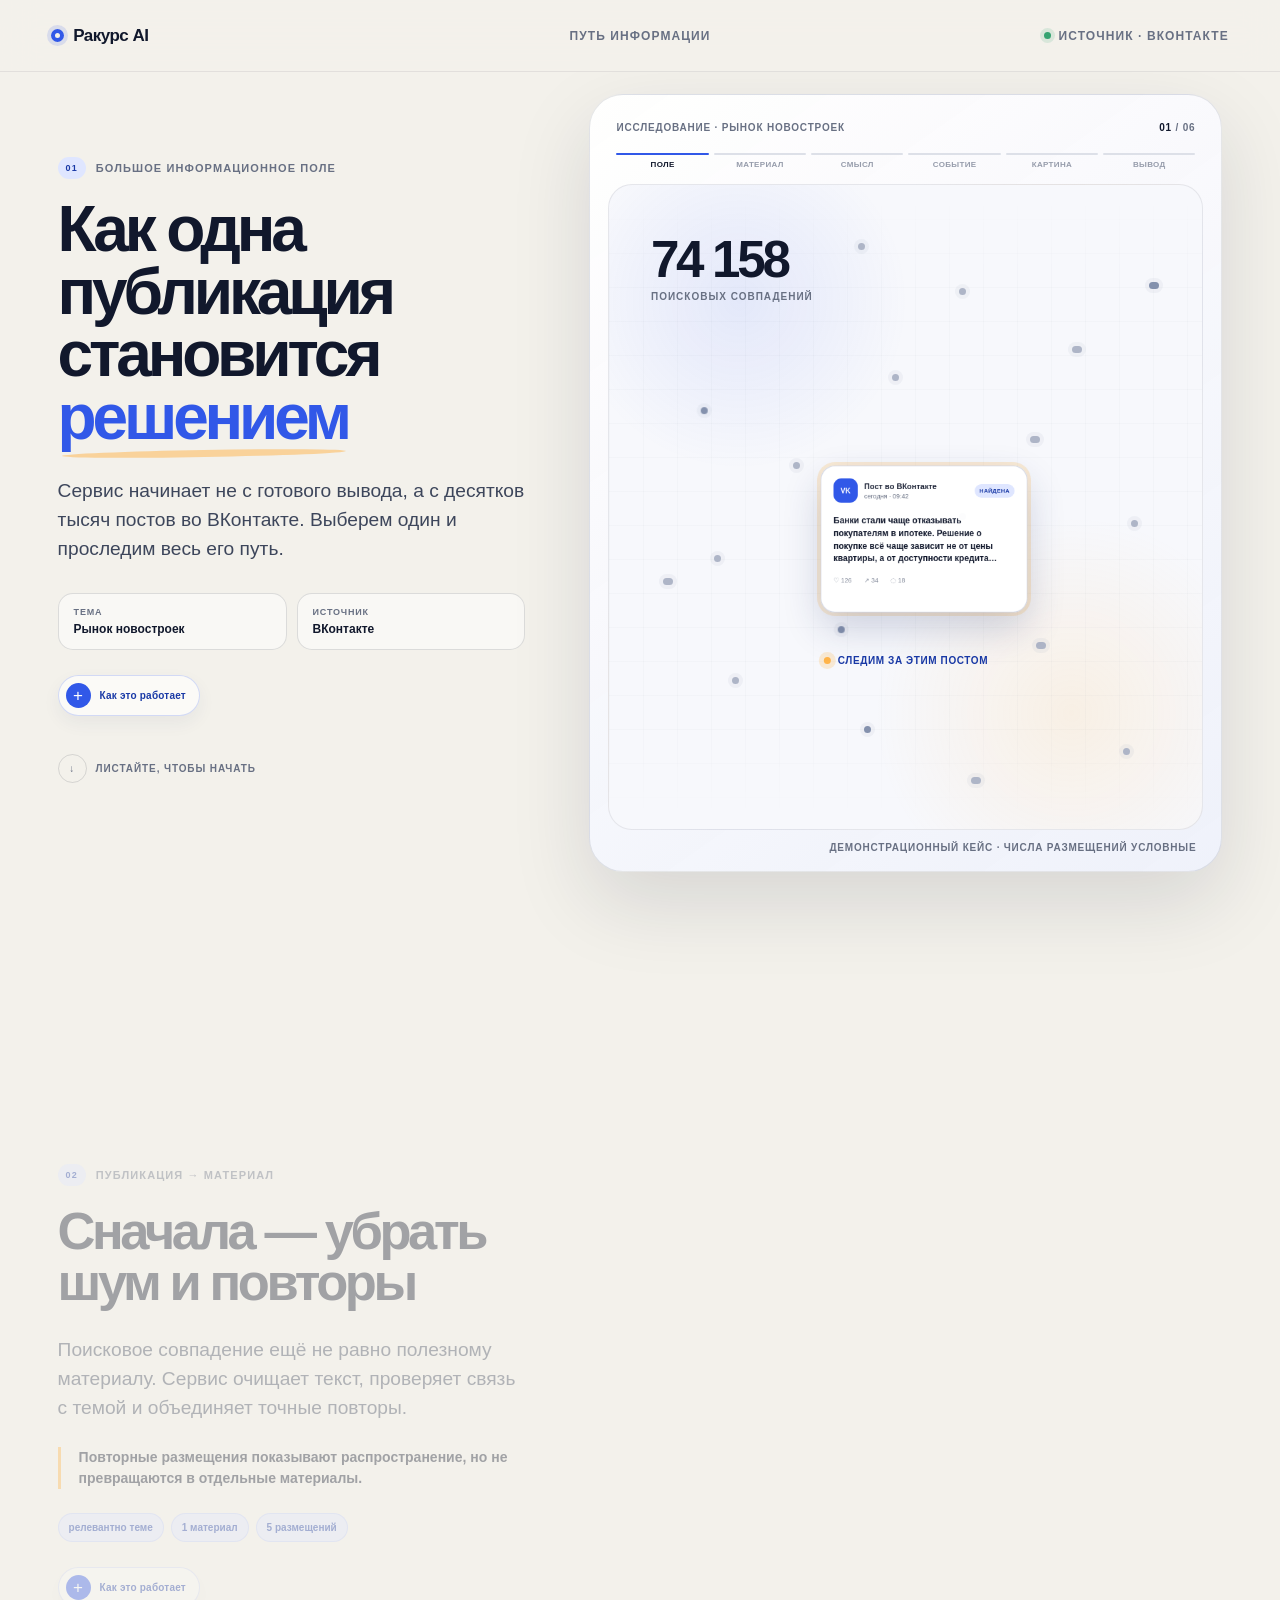
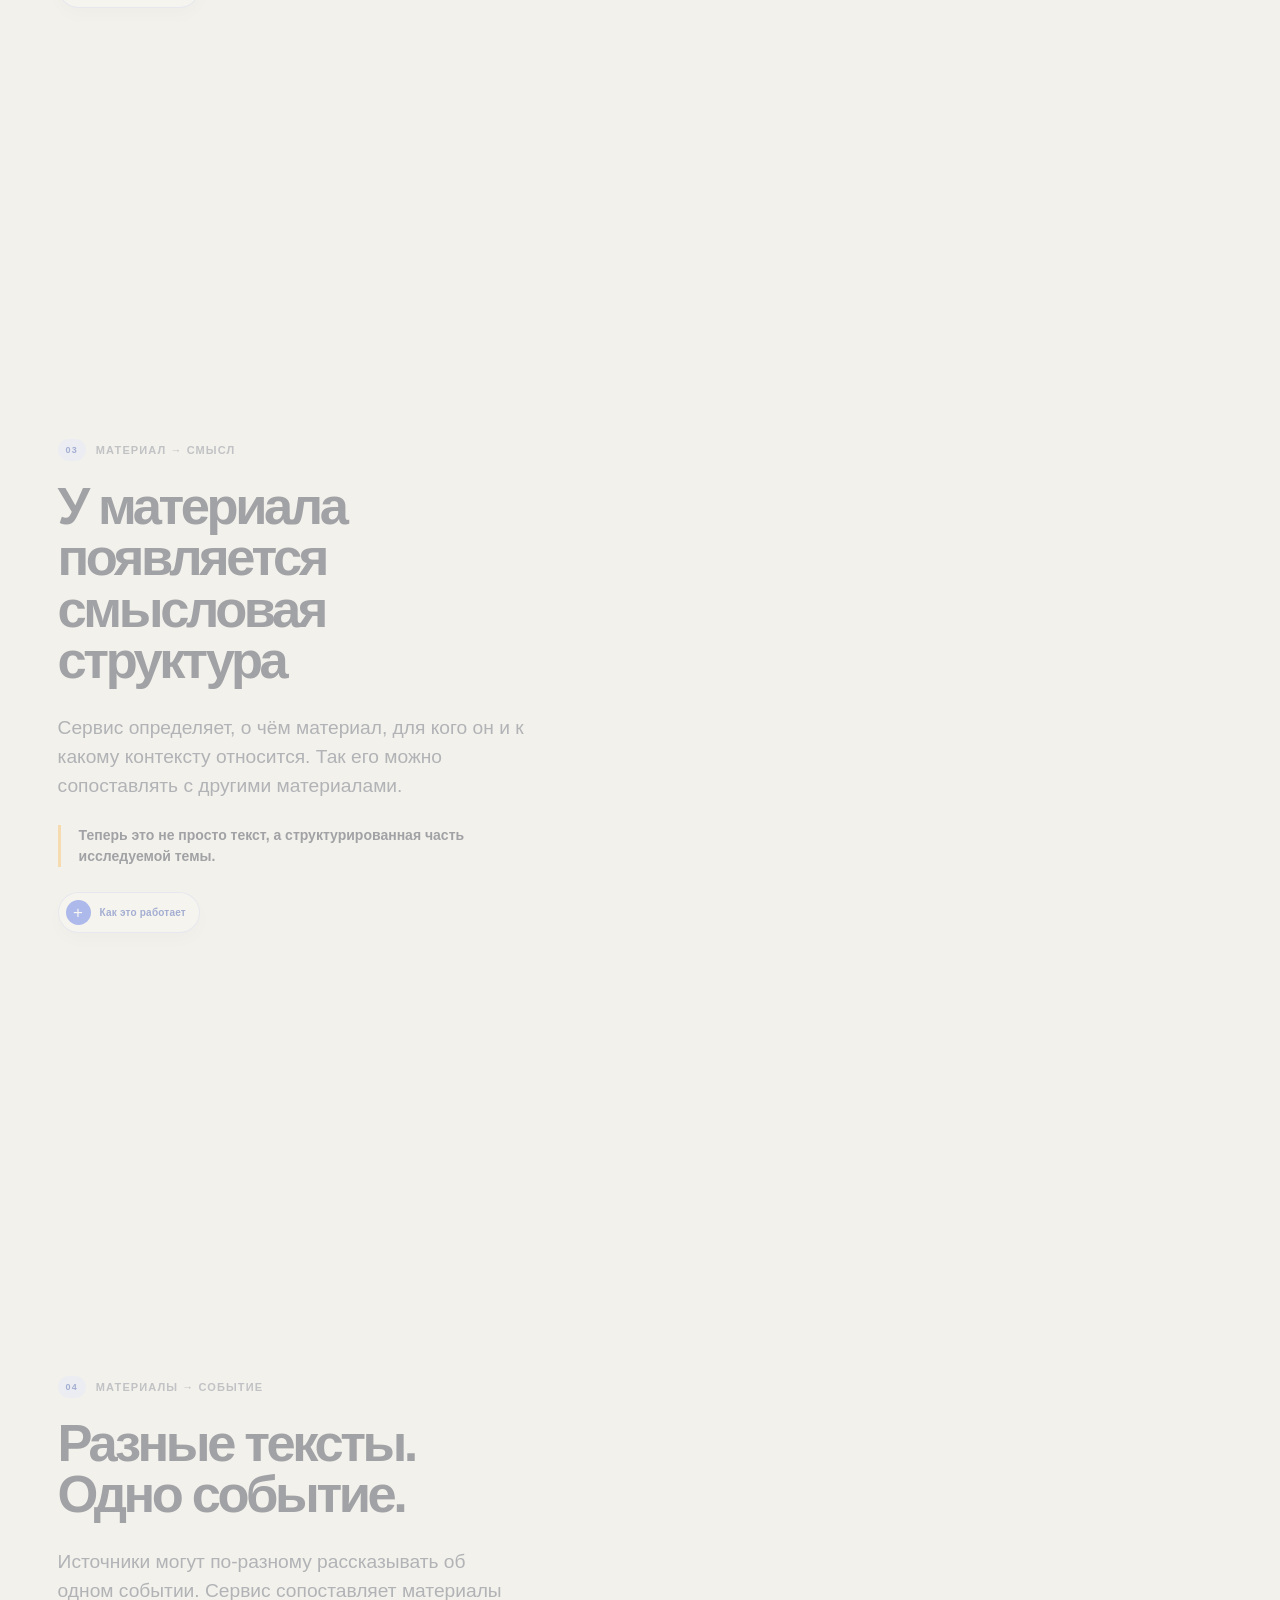
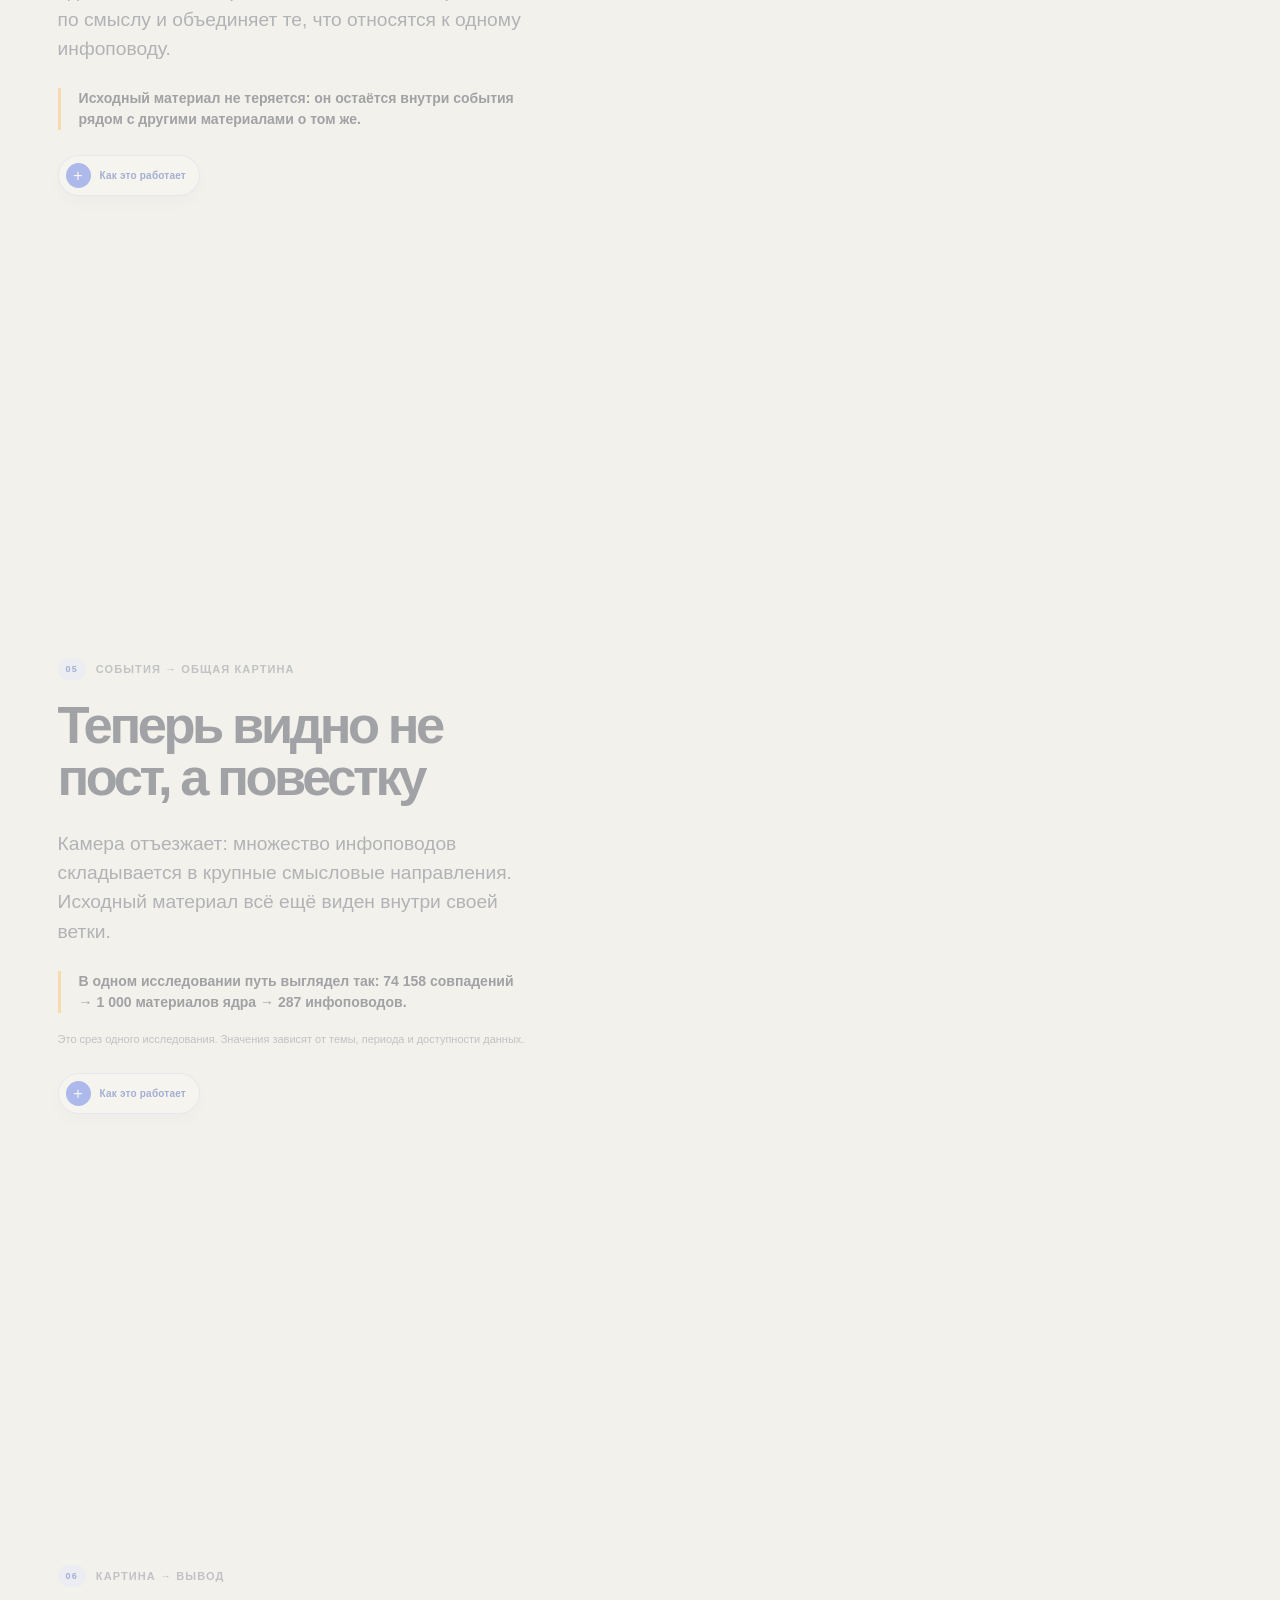
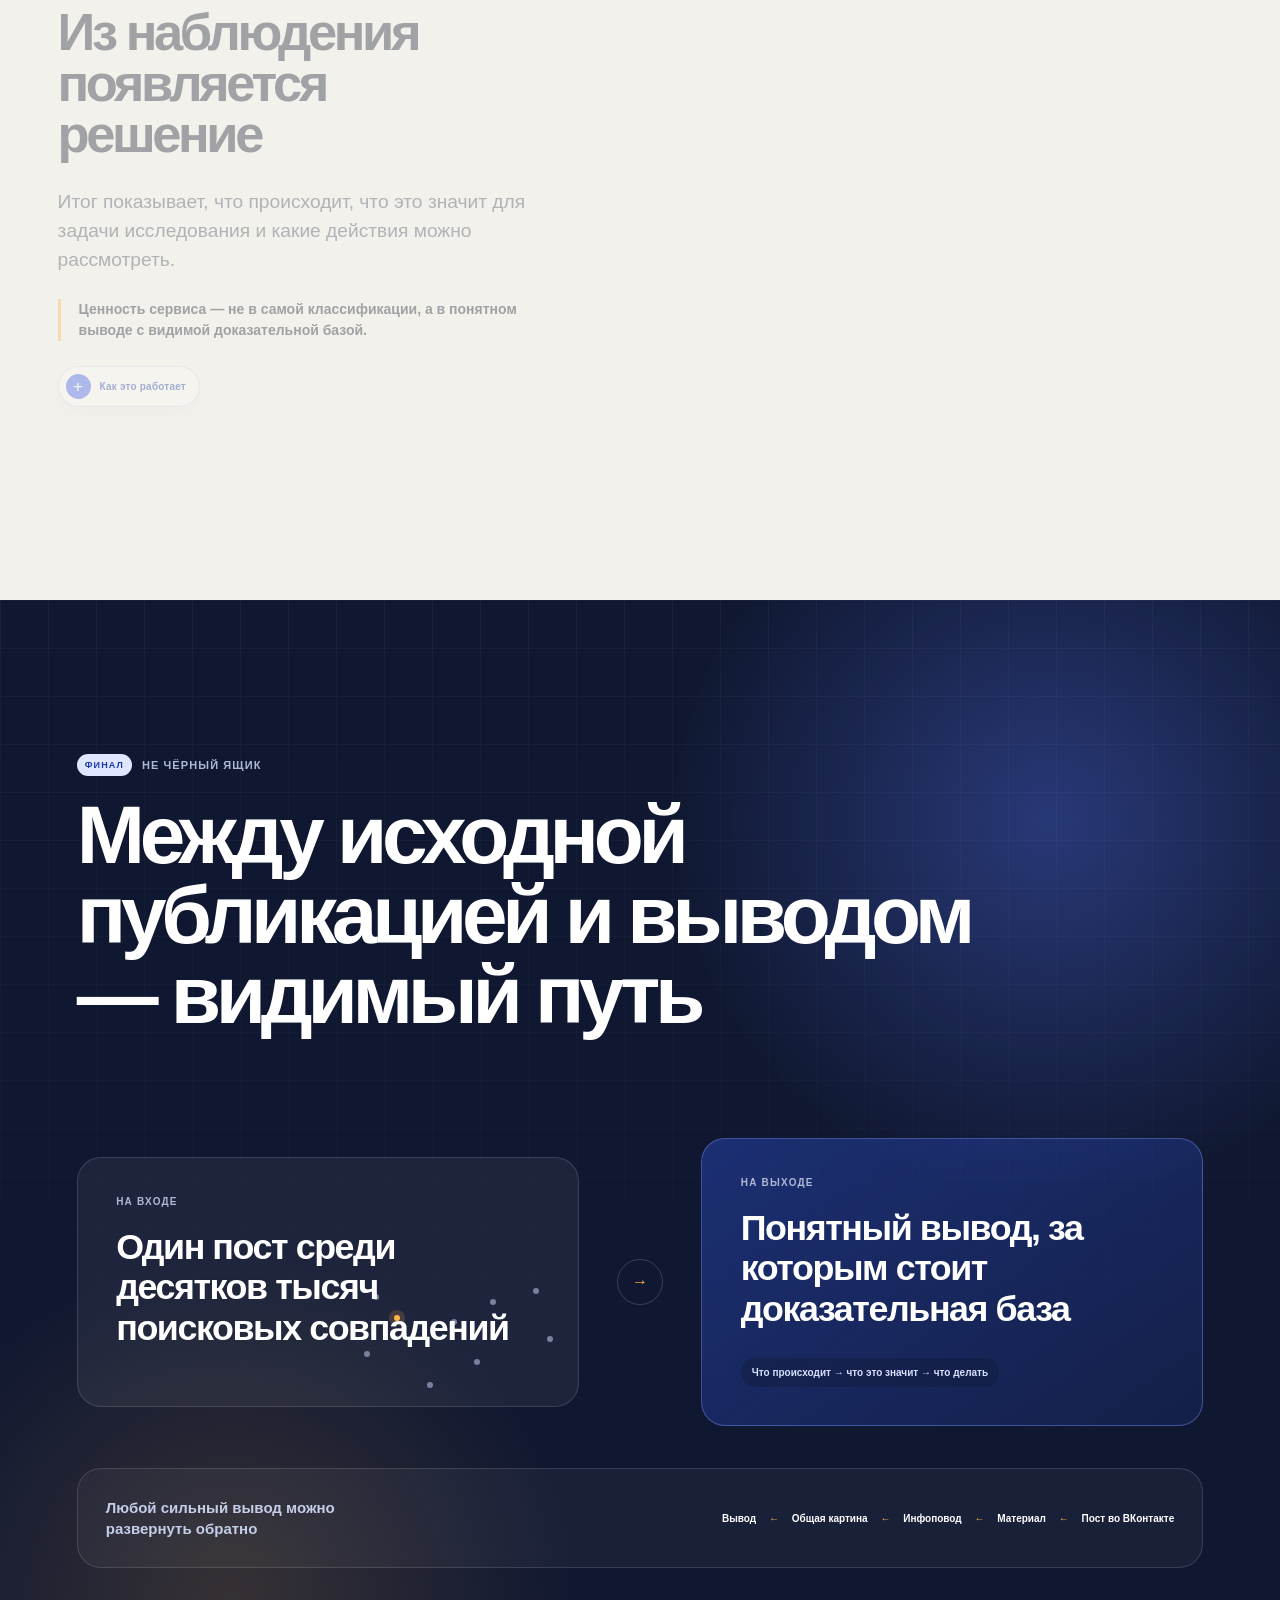
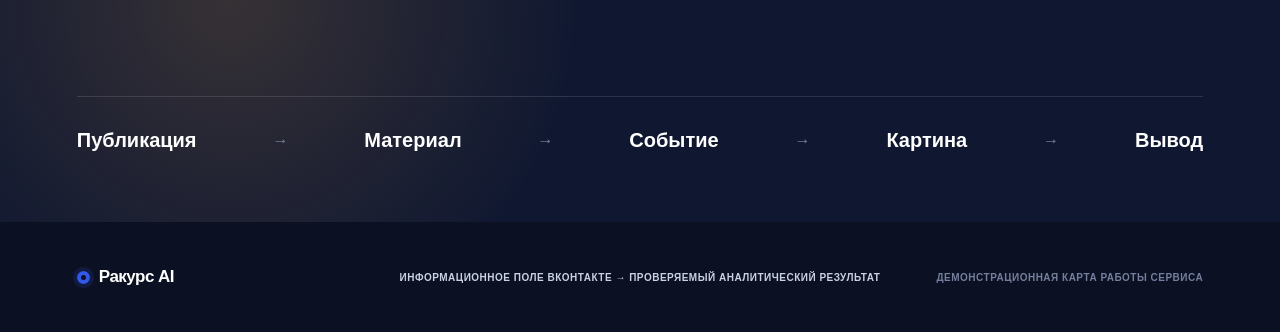
==== commit 2d44b5a5: "Publish Rakurs AI tunnel flow" ====
--- a/web/service-flow/index.html
+++ b/web/service-flow/index.html
@@ -10,10 +10,10 @@
     <meta name="referrer" content="no-referrer" />
     <meta
       name="description"
-      content="Путь одного поста во ВКонтакте — от поискового совпадения до проверяемого аналитического вывода vkboard."
+      content="Путь одного поста во ВКонтакте — от поискового совпадения до проверяемого аналитического вывода Ракурс AI."
     />
     <meta name="theme-color" content="#f3f1eb" />
-    <title>Как работает vkboard — путь одной публикации</title>
+    <title>Как работает Ракурс AI — путь одной публикации</title>
     <link rel="stylesheet" href="./styles.css" />
     <script src="./script.js" defer></script>
   </head>
@@ -21,9 +21,9 @@
     <a class="skip-link" href="#journey">Перейти к истории</a>
 
     <header class="site-header">
-      <a class="brand" href="#journey" aria-label="vkboard — к началу страницы">
+      <a class="brand" href="#journey" aria-label="Ракурс AI — к началу страницы">
         <span class="brand-mark" aria-hidden="true"></span>
-        <span>vkboard</span>
+        <span>Ракурс AI</span>
       </a>
       <p class="header-note">Путь информации</p>
       <p class="header-source"><span aria-hidden="true"></span> Источник · ВКонтакте</p>
@@ -450,7 +450,7 @@
 
     <footer>
       <a class="brand" href="#journey">
-        <span class="brand-mark" aria-hidden="true"></span><span>vkboard</span>
+        <span class="brand-mark" aria-hidden="true"></span><span>Ракурс AI</span>
       </a>
       <p>Информационное поле ВКонтакте → проверяемый аналитический результат</p>
       <p class="footer-note">Демонстрационная карта работы сервиса</p>
